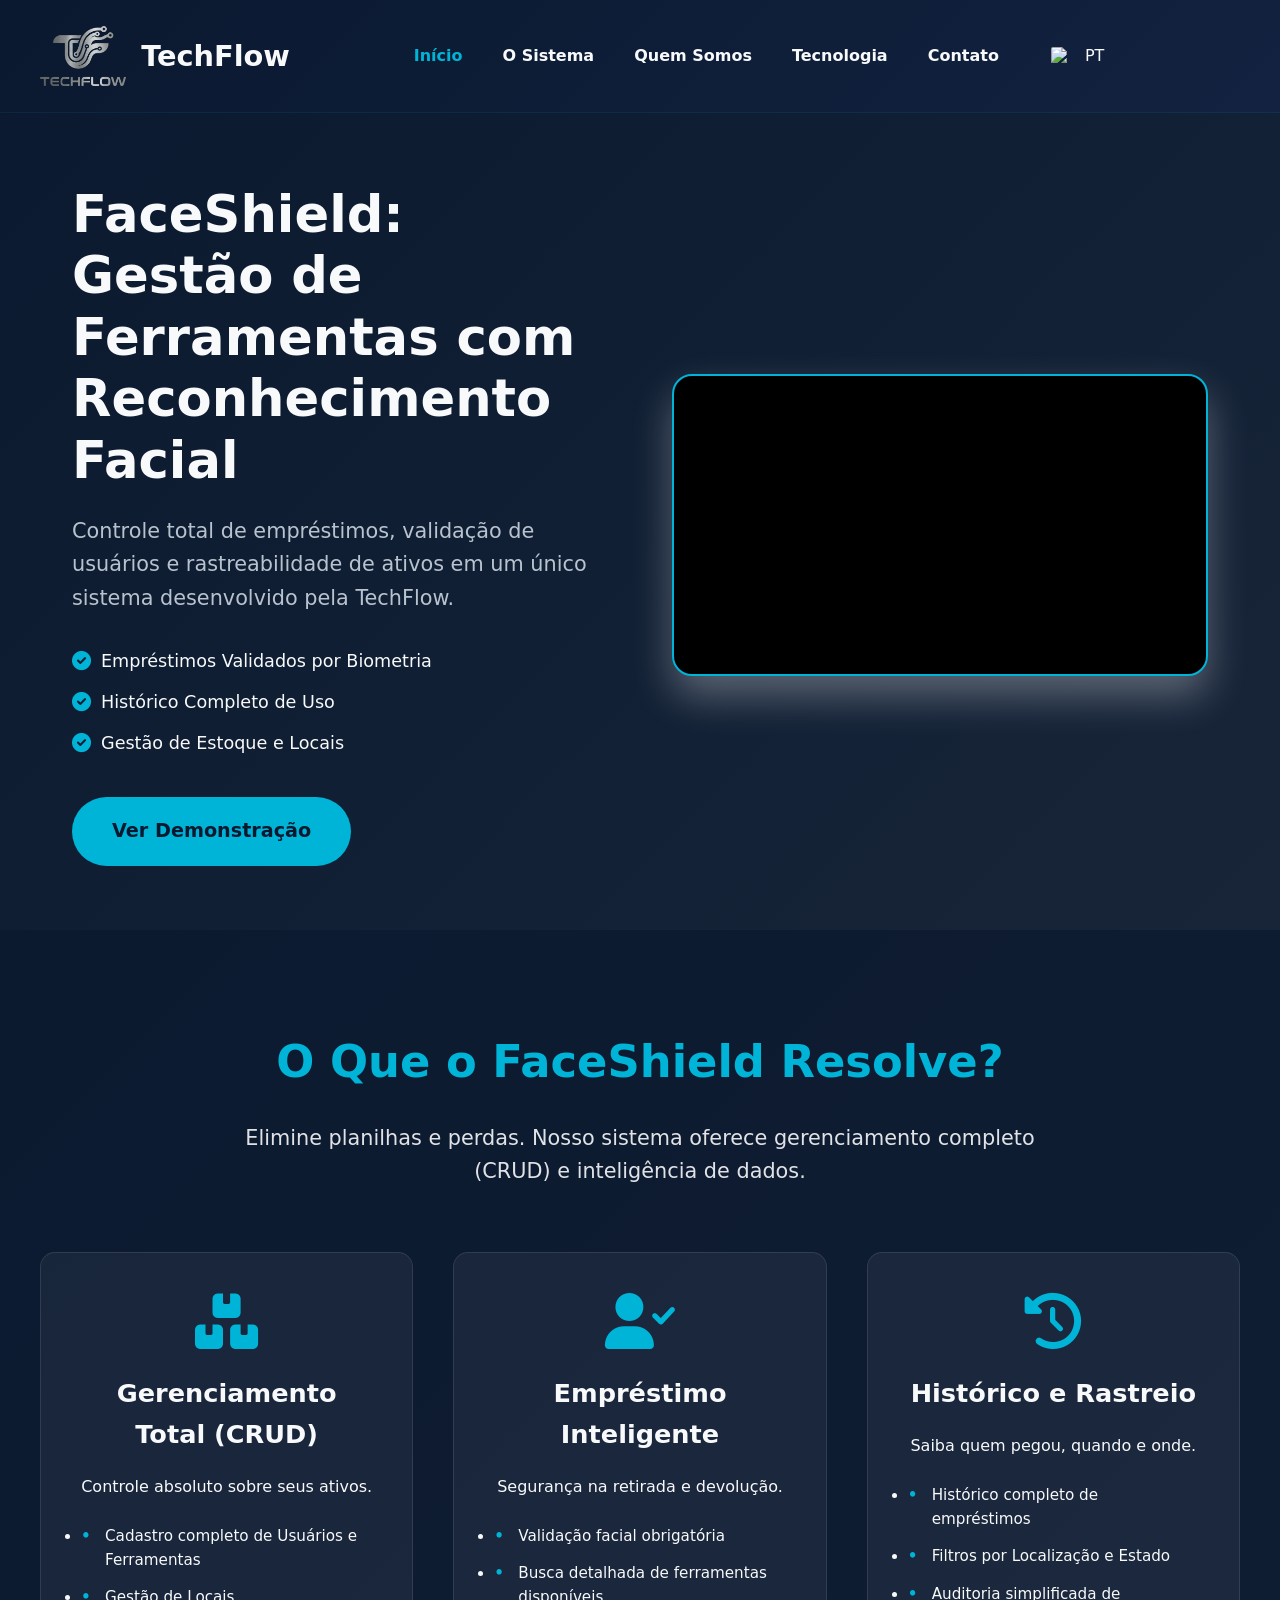
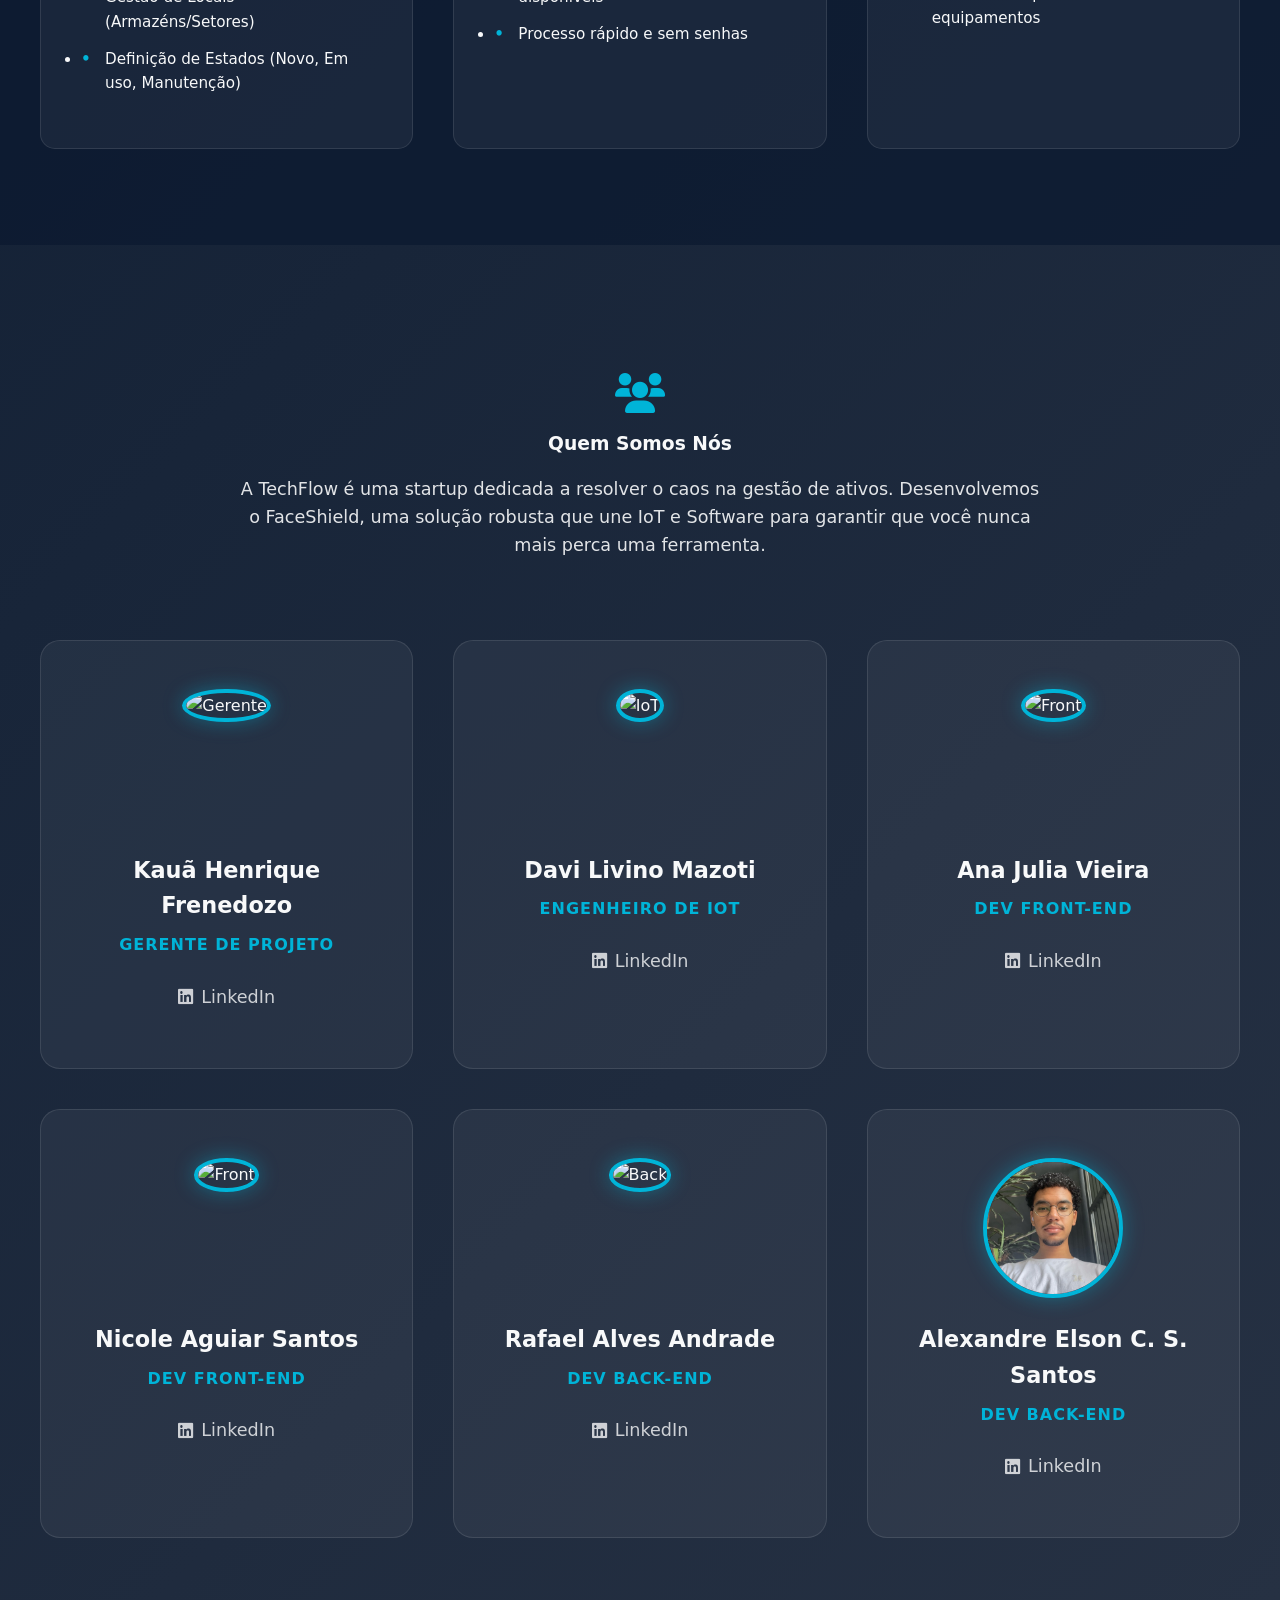
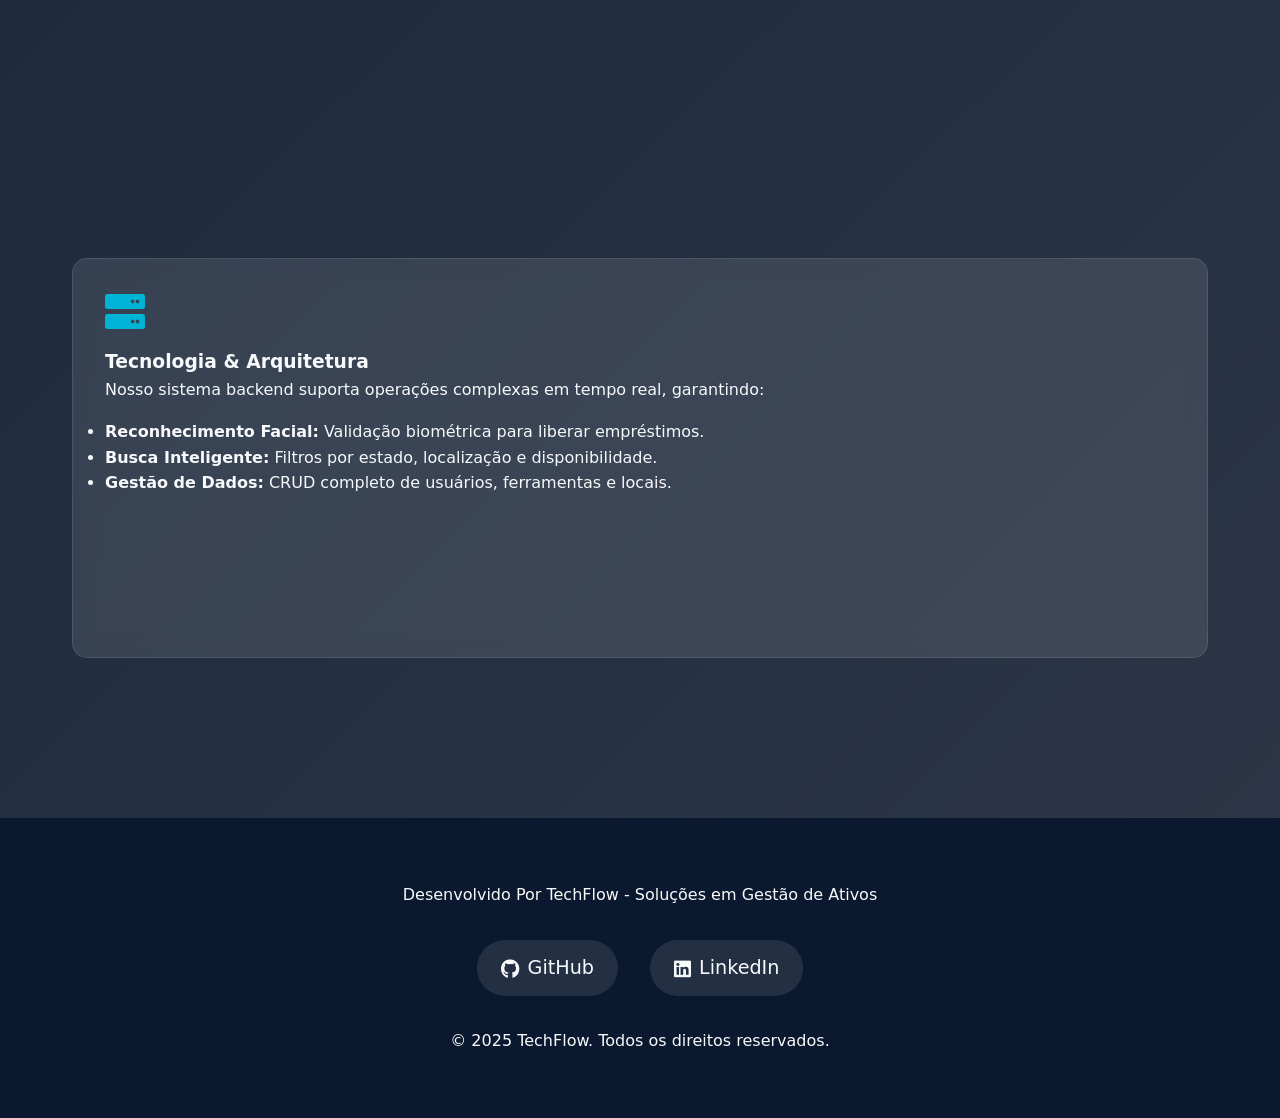
==== index.html @ 37a9c068 "UpdtFotos" ====
<!DOCTYPE html>
<html lang="pt-BR">
  <head>
    <meta charset="UTF-8" />
    <meta name="viewport" content="width=device-width, initial-scale=1.0" />
    <title>TechFlow - Soluções em Gestão de Ativos</title>
    <link
      rel="stylesheet"
      href="https://cdnjs.cloudflare.com/ajax/libs/font-awesome/6.0.0/css/all.min.css"
    />
    <link href="https://unpkg.com/aos@2.3.1/dist/aos.css" rel="stylesheet" />
    <link rel="stylesheet" href="./Style/Styles.css" />
    <script src="./Script/Scripts.js" defer></script>
    <link rel="icon" href="https://placehold.co/32x32?text=TF" />
  </head>
  <body>
    <header class="header">
      <nav class="nav-container">
        <a href="#" class="logo">
          <img
            src="./Assets/TechFlow-Logo.png"
            class="logo-img"
            alt="Logo TechFlow"
          />
          <span>TechFlow</span>
        </a>

        <button class="mobile-menu" aria-label="Menu">
          <i class="fas fa-bars"></i>
        </button>

        <ul class="nav-links">
          <li>
            <a href="#inicio" class="nav-link active" data-translate="menu.home"
              >Início</a
            >
          </li>
          <li>
            <a
              href="#funcionalidades"
              class="nav-link"
              data-translate="menu.features"
              >O Sistema</a
            >
          </li>
          <li>
            <a href="#sobre" class="nav-link" data-translate="menu.about"
              >Quem Somos</a
            >
          </li>
          <li>
            <a href="#tecnologia" class="nav-link" data-translate="menu.tech"
              >Tecnologia</a
            >
          </li>
          <li>
            <a href="#contato" class="nav-link" data-translate="menu.contact"
              >Contato</a
            >
          </li>
          <li class="language-selector" id="languageSelector">
            <img
              src="https://flagcdn.com/w40/br.png"
              id="flagIcon"
              class="flag-icon"
              alt="Português"
            />
            <span id="languageText" data-translate="language">PT</span>
          </li>
        </ul>

        <div class="nav-overlay"></div>
      </nav>
    </header>

    <section class="hero" id="inicio" data-aos="fade-up">
      <div class="hero-content">
        <div class="hero-text">
          <h1 data-translate="hero.title">
            FaceShield: Gestão de Ferramentas com Reconhecimento Facial
          </h1>
          <p data-translate="hero.subtitle">
            Controle total de empréstimos, validação de usuários e
            rastreabilidade de ativos em um único sistema desenvolvido pela
            TechFlow.
          </p>

          <ul class="hero-list">
            <li>
              <i class="fas fa-check-circle"></i>
              <span data-translate="hero.list1"
                >Empréstimos Validados por Biometria</span
              >
            </li>
            <li>
              <i class="fas fa-check-circle"></i>
              <span data-translate="hero.list2">Histórico Completo de Uso</span>
            </li>
            <li>
              <i class="fas fa-check-circle"></i>
              <span data-translate="hero.list3"
                >Gestão de Estoque e Locais</span
              >
            </li>
          </ul>

          <a
            href="https://github.com/FaceShield-SENAI-TCC"
            class="cta-button"
            data-translate="hero.button"
            >Ver Demonstração</a
          >
        </div>

        <div class="hero-visual">
          <div class="face-scan" data-aos="zoom-in-left">
            <iframe
              src="https://www.youtube.com/embed/O_xq88-_dBg?rel=0"
              title="YouTube video player"
              allow="accelerometer; autoplay; clipboard-write; encrypted-media; gyroscope; picture-in-picture"
              allowfullscreen
            ></iframe>
          </div>
        </div>
      </div>
    </section>

    <section class="benefits" id="funcionalidades">
      <div class="benefits-container">
        <div class="benefits-header" data-aos="fade-up">
          <h2 data-translate="features.title">O Que o FaceShield Resolve?</h2>
          <p data-translate="features.subtitle">
            Elimine planilhas e perdas. Nosso sistema oferece gerenciamento
            completo (CRUD) e inteligência de dados.
          </p>
        </div>

        <div class="benefits-grid">
          <div class="benefit-card" data-aos="fade-up" data-aos-delay="100">
            <i class="fas fa-boxes benefit-icon"></i>
            <h3 data-translate="features.card1.title">
              Gerenciamento Total (CRUD)
            </h3>
            <p data-translate="features.card1.desc">
              Controle absoluto sobre seus ativos.
            </p>
            <ul>
              <li data-translate="features.card1.item1">
                Cadastro completo de Usuários e Ferramentas
              </li>
              <li data-translate="features.card1.item2">
                Gestão de Locais (Armazéns/Setores)
              </li>
              <li data-translate="features.card1.item3">
                Definição de Estados (Novo, Em uso, Manutenção)
              </li>
            </ul>
          </div>

          <div class="benefit-card" data-aos="fade-up" data-aos-delay="200">
            <i class="fas fa-user-check benefit-icon"></i>
            <h3 data-translate="features.card2.title">
              Empréstimo Inteligente
            </h3>
            <p data-translate="features.card2.desc">
              Segurança na retirada e devolução.
            </p>
            <ul>
              <li data-translate="features.card2.item1">
                Validação facial obrigatória
              </li>
              <li data-translate="features.card2.item2">
                Busca detalhada de ferramentas disponíveis
              </li>
              <li data-translate="features.card2.item3">
                Processo rápido e sem senhas
              </li>
            </ul>
          </div>

          <div class="benefit-card" data-aos="fade-up" data-aos-delay="300">
            <i class="fas fa-history benefit-icon"></i>
            <h3 data-translate="features.card3.title">Histórico e Rastreio</h3>
            <p data-translate="features.card3.desc">
              Saiba quem pegou, quando e onde.
            </p>
            <ul>
              <li data-translate="features.card3.item1">
                Histórico completo de empréstimos
              </li>
              <li data-translate="features.card3.item2">
                Filtros por Localização e Estado
              </li>
              <li data-translate="features.card3.item3">
                Auditoria simplificada de equipamentos
              </li>
            </ul>
          </div>
        </div>
      </div>
    </section>

    <section class="content-section" id="sobre">
      <div class="about-container">
        <div class="about-header" data-aos="fade-up">
          <i class="fas fa-users icon-tech"></i>
          <h3 data-translate="about.title">Quem Somos Nós</h3>
          <p data-translate="about.text" class="about-intro">
            A TechFlow é uma startup dedicada a resolver o caos na gestão de
            ativos. Desenvolvemos o FaceShield, uma solução robusta que une IoT
            e Software para garantir que você nunca mais perca uma ferramenta.
          </p>
        </div>

        <div class="team-grid">
          <div class="team-card" data-aos="fade-up" data-aos-delay="100">
            <div class="img-wrapper">
              <img
                src="https://ui-avatars.com/api/?name=Kaua+Frenedozo&background=00B4D8&color=fff&size=128"
                alt="Gerente"
                class="team-img"
              />
            </div>
            <h4>Kauã Henrique Frenedozo</h4>
            <span class="role" data-translate="role.pm"
              >Gerente de Projeto</span
            >
            <a
              href="https://www.linkedin.com/in/kau%C3%A3-frenedozo-8641492b5/?originalSubdomain=br"
              target="_blank"
              class="team-social"
            >
              <i class="fab fa-linkedin"></i> LinkedIn
            </a>
          </div>

          <div class="team-card" data-aos="fade-up" data-aos-delay="150">
            <div class="img-wrapper">
              <img
                src="https://ui-avatars.com/api/?name=Davi+Mazoti&background=2D3748&color=fff&size=128"
                alt="IoT"
                class="team-img"
              />
            </div>
            <h4>Davi Livino Mazoti</h4>
            <span class="role" data-translate="role.iot"
              >Engenheiro de IoT</span
            >
            <a href="#" target="_blank" class="team-social">
              <i class="fab fa-linkedin"></i> LinkedIn
            </a>
          </div>

          <div class="team-card" data-aos="fade-up" data-aos-delay="200">
            <div class="img-wrapper">
              <img
                src="https://ui-avatars.com/api/?name=Ana+Julia&background=00B4D8&color=fff&size=128"
                alt="Front"
                class="team-img"
              />
            </div>
            <h4>Ana Julia Vieira</h4>
            <span class="role" data-translate="role.front">Dev Front-end</span>
            <a href="#" target="_blank" class="team-social">
              <i class="fab fa-linkedin"></i> LinkedIn
            </a>
          </div>

          <div class="team-card" data-aos="fade-up" data-aos-delay="250">
            <div class="img-wrapper">
              <img
                src="https://ui-avatars.com/api/?name=Nicole+Aguiar&background=00B4D8&color=fff&size=128"
                alt="Front"
                class="team-img"
              />
            </div>
            <h4>Nicole Aguiar Santos</h4>
            <span class="role" data-translate="role.front">Dev Front-end</span>
            <a href="#" target="_blank" class="team-social">
              <i class="fab fa-linkedin"></i> LinkedIn
            </a>
          </div>

          <div class="team-card" data-aos="fade-up" data-aos-delay="300">
            <div class="img-wrapper">
              <img
                src="https://ui-avatars.com/api/?name=Rafael+Andrade&background=2D3748&color=fff&size=128"
                alt="Back"
                class="team-img"
              />
            </div>
            <h4>Rafael Alves Andrade</h4>
            <span class="role" data-translate="role.back">Dev Back-end</span>
            <a href="#" target="_blank" class="team-social">
              <i class="fab fa-linkedin"></i> LinkedIn
            </a>
          </div>

          <div class="team-card" data-aos="fade-up" data-aos-delay="350">
            <div class="img-wrapper">
              <img
                src="./Assets/FotoXandaro.png"
                alt="Alexandre"
                class="team-img"
              />
            </div>
            <h4>Alexandre Elson C. S. Santos</h4>
            <span class="role" data-translate="role.back">Dev Back-end</span>
            <a href="#" target="_blank" class="team-social">
              <i class="fab fa-linkedin"></i> LinkedIn
            </a>
          </div>
        </div>
      </div>
    </section>

    <section class="content-section" id="tecnologia">
      <div class="grid-4">
        <div class="feature-card" data-aos="fade-up">
          <div>
            <i class="fas fa-server icon-tech"></i>
            <h3 data-translate="tech.title">Tecnologia & Arquitetura</h3>
            <p data-translate="tech.intro">
              Nosso sistema backend suporta operações complexas em tempo real,
              garantindo:
            </p>
            <ul style="text-align: left; margin: 1rem 0">
              <li>
                <b data-translate="tech.feature1.title"
                  >Reconhecimento Facial:</b
                >
                <span data-translate="tech.feature1.desc"
                  >Validação biométrica para liberar empréstimos.</span
                >
              </li>
              <li>
                <b data-translate="tech.feature2.title">Busca Inteligente:</b>
                <span data-translate="tech.feature2.desc"
                  >Filtros por estado, localização e disponibilidade.</span
                >
              </li>
              <li>
                <b data-translate="tech.feature3.title">Gestão de Dados:</b>
                <span data-translate="tech.feature3.desc"
                  >CRUD completo de usuários, ferramentas e locais.</span
                >
              </li>
            </ul>
          </div>
        </div>
      </div>
    </section>

    <footer id="contato">
      <div class="footer-content">
        <p data-translate="footer.developed">
          Desenvolvido Por TechFlow - Soluções em Gestão de Ativos
        </p>

        <div class="social-links">
          <a href="https://github.com/FaceShield-SENAI-TCC" class="social-link">
            <i class="fab fa-github"></i>
            <span data-translate="footer.github">GitHub</span>
          </a>
          <a
            href="https://www.linkedin.com/in/kau%C3%A3-frenedozo-8641492b5/"
            class="social-link"
          >
            <i class="fab fa-linkedin"></i>
            <span data-translate="footer.email">LinkedIn</span>
          </a>
        </div>

        <p>
          © 2025 TechFlow.
          <span data-translate="footer.rights"
            >Todos os direitos reservados.</span
          >
        </p>
      </div>
    </footer>

    <script src="https://unpkg.com/aos@2.3.1/dist/aos.js"></script>
  </body>
</html>
---- Style/Styles.css ----
:root {
  --azul-profundo: #0a192f;
  --ciano-tech: #00b4d8;
  --branco-neve: #f8f9fa;
  --cinza-espacial: #2d3748;
  --gradiente-tech: linear-gradient(
    135deg,
    var(--azul-profundo) 0%,
    var(--cinza-espacial) 100%
  );
  --gradiente-header: linear-gradient(
    135deg,
    var(--azul-profundo) 0%,
    #122240 100%
  );
}

* {
  margin: 0;
  padding: 0;
  box-sizing: border-box;
  font-family: "Segoe UI", system-ui, sans-serif;
}

.header {
  background: var(--gradiente-header);
  backdrop-filter: blur(15px);
  padding: 1rem 2rem;
  position: fixed;
  width: 100%;
  top: 0;
  z-index: 1000;
  border-bottom: 1px solid rgba(0, 180, 216, 0.1);
  transition: all 0.3s ease;
}

.header.scrolled {
  padding: 0.8rem 2rem;
  box-shadow: 0 4px 20px rgba(0, 0, 0, 0.1);
}

.nav-container {
  max-width: 1200px;
  margin: 0 auto;
  display: flex;
  justify-content: space-between;
  align-items: center;
}

.logo {
  color: var(--branco-neve);
  font-size: 1.8rem;
  font-weight: 700;
  text-decoration: none;
  display: flex;
  align-items: center;
  gap: 15px;
  padding: 10px 0;
}

.logo-img {
  height: 60px;
  width: auto;
  border-radius: 4px;
  transition: transform 0.3s ease;
}

.logo:hover .logo-img {
  transform: scale(1.05);
}

.nav-links {
  display: flex;
  gap: 2.5rem;
  list-style: none;
  margin: 0;
  padding: 0;
  align-items: center;
}

.nav-link {
  color: var(--branco-neve);
  text-decoration: none;
  font-weight: 600;
  position: relative;
  padding: 0.5rem 0;
  transition: all 0.3s ease;
}

.nav-link::after {
  content: "";
  position: absolute;
  width: 0;
  height: 2px;
  background: var(--ciano-tech);
  bottom: 0;
  left: 50%;
  transform: translateX(-50%);
  transition: width 0.3s ease;
}

.nav-link:hover::after {
  width: 100%;
}

.nav-link.active {
  color: var(--ciano-tech);
}

.mobile-menu {
  display: none;
  background: none;
  border: none;
  color: var(--branco-neve);
  font-size: 1.5rem;
  cursor: pointer;
  padding: 0.5rem;
}

body {
  background: var(--gradiente-tech);
  color: var(--branco-neve);
  line-height: 1.6;
  overflow-x: hidden;
}

.hero {
  min-height: 100vh;
  padding-top: 120px;
  position: relative;
  overflow: hidden;
  display: flex;
  align-items: center;
}

.hero-content {
  max-width: 1200px;
  margin: 0 auto;
  padding: 4rem 2rem;
  display: grid;
  grid-template-columns: 1fr 1fr;
  align-items: center;
  gap: 4rem;
}

.hero-text h1 {
  font-size: 3.2rem;
  margin-bottom: 1.5rem;
  line-height: 1.2;
  color: var(--branco-neve);
}

.hero-text p {
  font-size: 1.3rem;
  margin-bottom: 2rem;
  opacity: 0.9;
  color: #cbd5e0;
}

.hero-list {
  list-style: none;
  margin-bottom: 2.5rem;
}

.hero-list li {
  font-size: 1.1rem;
  margin-bottom: 0.8rem;
  display: flex;
  align-items: center;
  gap: 10px;
}

.hero-list i {
  color: var(--ciano-tech);
  font-size: 1.2rem;
}

.cta-button {
  background: var(--ciano-tech);
  color: var(--azul-profundo);
  padding: 1.2rem 2.5rem;
  border-radius: 50px;
  text-decoration: none;
  font-weight: 700;
  font-size: 1.2rem;
  transition: transform 0.3s, box-shadow 0.3s;
  display: inline-block;
  text-align: center;
}

.cta-button:hover {
  transform: translateY(-5px);
  box-shadow: 0 10px 25px rgba(0, 180, 216, 0.5);
}

.hero-visual {
  position: relative;
  perspective: 1000px;
}

.face-scan {
  width: 100%;
  aspect-ratio: 16 / 9;
  background: #000;
  border-radius: 20px;
  transform: rotateY(20deg);
  box-shadow: 0 20px 40px rgba(255, 255, 255, 0.3);
  border: 2px solid var(--ciano-tech);
  overflow: hidden;
}

.face-scan iframe {
  width: 100%;
  height: 100%;
  border: none;
}

.benefits {
  padding: 6rem 2rem;
  background: rgba(10, 25, 47, 0.7);
}

.benefits-container {
  max-width: 1200px;
  margin: 0 auto;
}

.benefits-header {
  text-align: center;
  margin-bottom: 4rem;
}

.benefits-header h2 {
  font-size: 2.8rem;
  margin-bottom: 1.5rem;
  color: var(--ciano-tech);
}

.benefits-header p {
  font-size: 1.3rem;
  max-width: 800px;
  margin: 0 auto;
  opacity: 0.9;
}

.benefits-grid {
  display: grid;
  grid-template-columns: repeat(auto-fit, minmax(300px, 1fr));
  gap: 2.5rem;
}

.benefit-card {
  background: rgba(255, 255, 255, 0.05);
  border-radius: 15px;
  padding: 2.5rem;
  text-align: center;
  transition: all 0.3s ease;
  border: 1px solid rgba(255, 255, 255, 0.1);
}

.benefit-card:hover {
  transform: translateY(-10px);
  background: rgba(255, 255, 255, 0.1);
  box-shadow: 0 15px 30px rgba(0, 0, 0, 0.2);
}

.benefit-icon {
  font-size: 3.5rem;
  color: var(--ciano-tech);
  margin-bottom: 1.5rem;
}

.benefit-card h3 {
  font-size: 1.6rem;
  margin-bottom: 1.2rem;
}

.benefit-card ul {
  text-align: left;
  margin-top: 1.5rem;
}

.benefit-card li {
  margin-bottom: 0.8rem;
  padding-left: 1.5rem;
  position: relative;
  font-size: 0.95rem;
}

.benefit-card li:before {
  content: "•";
  color: var(--ciano-tech);
  font-weight: bold;
  position: absolute;
  left: 0;
}

.content-section {
  padding: 8rem 2rem;
  scroll-margin-top: 100px;
}

.grid-4 {
  max-width: 1200px;
  margin: 0 auto;
  display: grid;
  grid-template-columns: repeat(auto-fit, minmax(300px, 1fr));
  gap: 3rem;
  padding: 2rem;
}

.feature-card {
  padding: 2rem;
  border-radius: 15px;
  background: rgba(255, 255, 255, 0.1);
  backdrop-filter: blur(10px);
  border: 1px solid rgba(255, 255, 255, 0.1);
  transition: all 0.3s ease;
  min-height: 400px;
  display: flex;
  flex-direction: column;
  justify-content: space-between;
}

.feature-card:hover {
  transform: translateY(-10px);
  background: rgba(255, 255, 255, 0.15);
}

.icon-tech {
  font-size: 2.5rem;
  color: var(--ciano-tech);
  margin-bottom: 1rem;
}

.about-container {
  max-width: 1200px;
  margin: 0 auto;
  text-align: center;
}

.about-header {
  margin-bottom: 3rem;
}

.about-intro {
  max-width: 800px;
  margin: 1rem auto;
  font-size: 1.1rem;
  color: var(--branco-neve);
  opacity: 0.9;
}

.team-grid {
  display: grid;
  grid-template-columns: repeat(3, 1fr);
  gap: 2.5rem;
  padding: 2rem 0;
  justify-content: center;
}

.team-card {
  background: rgba(255, 255, 255, 0.05);
  padding: 3rem 2rem;
  border-radius: 20px;
  border: 1px solid rgba(255, 255, 255, 0.1);
  transition: transform 0.3s ease, box-shadow 0.3s ease;
  display: flex;
  flex-direction: column;
  align-items: center;
  min-height: 350px;
}

.team-card:hover {
  transform: translateY(-8px);
  background: rgba(255, 255, 255, 0.1);
  box-shadow: 0 15px 30px rgba(0, 0, 0, 0.3);
  border-color: var(--ciano-tech);
}

.img-wrapper {
  width: 140px;
  height: 140px;
  margin-bottom: 1.5rem;
  position: relative;
}

.team-img {
  width: 100%;
  height: 100%;
  border-radius: 50%;
  object-fit: cover;
  border: 4px solid var(--ciano-tech);
  box-shadow: 0 0 20px rgba(0, 180, 216, 0.4);
}

.team-card h4 {
  color: var(--branco-neve);
  font-size: 1.4rem;
  margin-bottom: 0.5rem;
  font-weight: 700;
}

.team-card .role {
  color: var(--ciano-tech);
  font-size: 1rem;
  font-weight: 600;
  text-transform: uppercase;
  letter-spacing: 1px;
}

.team-social {
  margin-top: 1rem;
  color: var(--branco-neve);
  font-size: 1.1rem;
  text-decoration: none;
  display: flex;
  align-items: center;
  gap: 0.5rem;
  transition: all 0.3s ease;
  opacity: 0.8;
  padding: 0.5rem 1rem;
  border-radius: 20px;
  border: 1px solid transparent;
}

.team-social:hover {
  color: var(--ciano-tech);
  opacity: 1;
  background: rgba(0, 180, 216, 0.1);
  border-color: rgba(0, 180, 216, 0.3);
  transform: translateY(-2px);
}

footer {
  background: var(--azul-profundo);
  padding: 4rem 2rem;
  text-align: center;
}

.footer-content {
  max-width: 1000px;
  margin: 0 auto;
}

.social-links {
  display: flex;
  justify-content: center;
  gap: 2rem;
  margin: 2rem 0;
}

.social-link {
  display: flex;
  align-items: center;
  gap: 0.5rem;
  color: var(--branco-neve);
  text-decoration: none;
  font-size: 1.2rem;
  padding: 0.8rem 1.5rem;
  border-radius: 50px;
  background: rgba(255, 255, 255, 0.1);
  transition: all 0.3s ease;
}

.social-link:hover {
  background: var(--ciano-tech);
  color: var(--azul-profundo);
  transform: translateY(-3px);
}

.language-selector {
  display: flex;
  align-items: center;
  gap: 10px;
  cursor: pointer;
  padding: 8px 12px;
  border-radius: 8px;
  transition: background 0.3s ease;
}

.language-selector:hover {
  background: rgba(255, 255, 255, 0.1);
}

.flag-icon {
  width: 24px;
  height: 18px;
  border-radius: 2px;
  transition: transform 0.3s ease;
}

.language-selector:hover .flag-icon {
  transform: scale(1.1);
}

@media (max-width: 1024px) {
  .team-grid {
    grid-template-columns: repeat(2, 1fr);
  }
}

@media (max-width: 768px) {
  .header {
    padding: 0.8rem 1.5rem;
    position: sticky;
  }

  .logo-img {
    height: 50px;
  }

  .team-grid {
    grid-template-columns: 1fr;
  }

  .mobile-menu {
    display: flex;
    align-items: center;
    justify-content: center;
    width: 44px;
    height: 44px;
    background: rgba(0, 180, 216, 0.1);
    border-radius: 8px;
    z-index: 1001;
    transition: all 0.3s ease;
  }

  .mobile-menu:hover {
    background: rgba(0, 180, 216, 0.2);
  }

  .nav-links {
    position: fixed;
    top: 0;
    left: -100%;
    width: 280px;
    height: 100vh;
    background: var(--azul-profundo);
    flex-direction: column;
    padding: 100px 1.5rem 1.5rem;
    margin: 0;
    transition: all 0.4s ease;
    z-index: 1000;
    box-shadow: 5px 0 15px rgba(0, 0, 0, 0.2);
  }

  .nav-links.active {
    left: 0;
  }

  .nav-link {
    padding: 1rem;
    margin: 0.5rem 0;
    border-radius: 6px;
    display: block;
    transition: all 0.3s ease;
  }

  .nav-link:hover,
  .nav-link.active {
    background: rgba(0, 180, 216, 0.1);
  }

  .nav-overlay {
    position: fixed;
    top: 0;
    left: 0;
    width: 100%;
    height: 100%;
    background: rgba(0, 0, 0, 0.5);
    backdrop-filter: blur(3px);
    z-index: 999;
    opacity: 0;
    pointer-events: none;
    transition: opacity 0.3s ease;
  }

  .nav-links.active + .nav-overlay {
    opacity: 1;
    pointer-events: all;
  }

  .hero-content {
    grid-template-columns: 1fr;
    text-align: center;
    gap: 2rem;
  }

  .hero-text h1 {
    font-size: 2.2rem;
  }

  .hero-text p {
    font-size: 1.1rem;
  }

  .hero-list li {
    justify-content: center;
  }

  .face-scan {
    aspect-ratio: 16 / 9;
    height: auto;
    transform: none;
  }

  .social-links {
    flex-direction: column;
    align-items: center;
  }
}
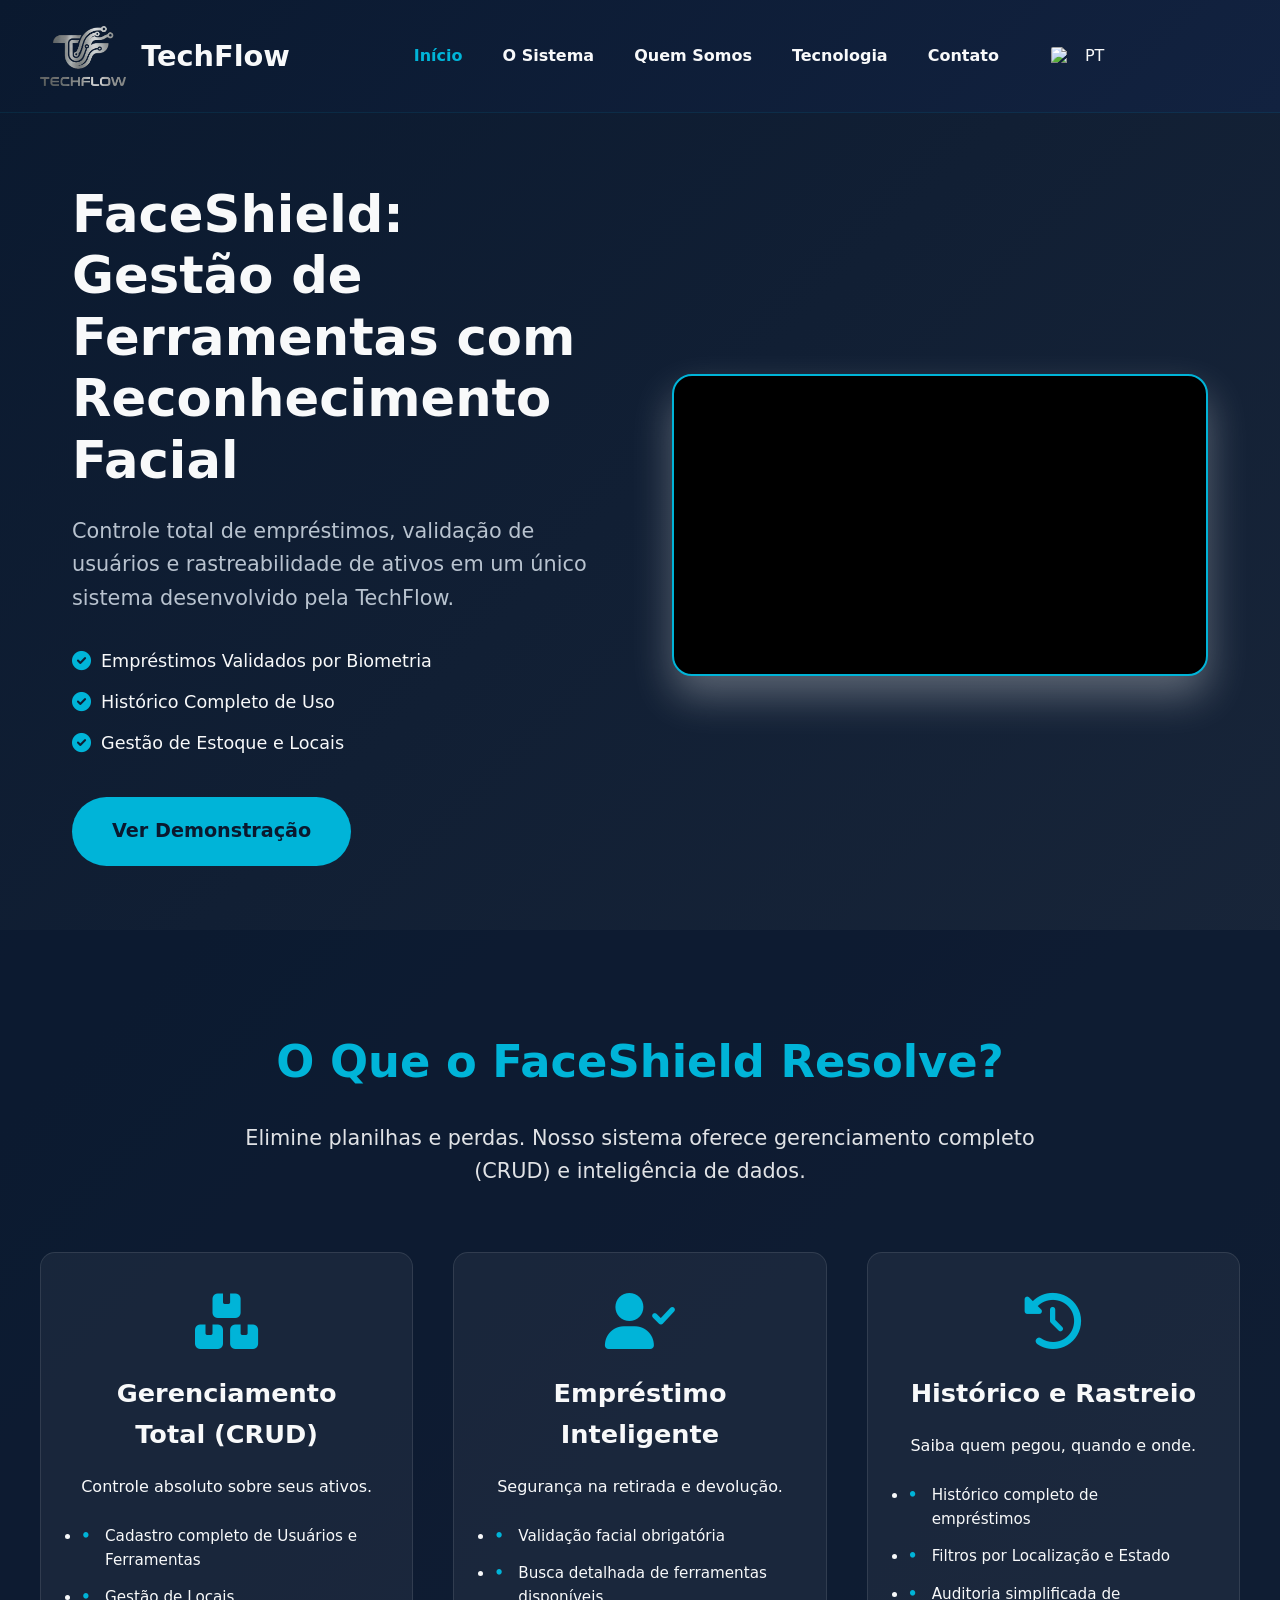
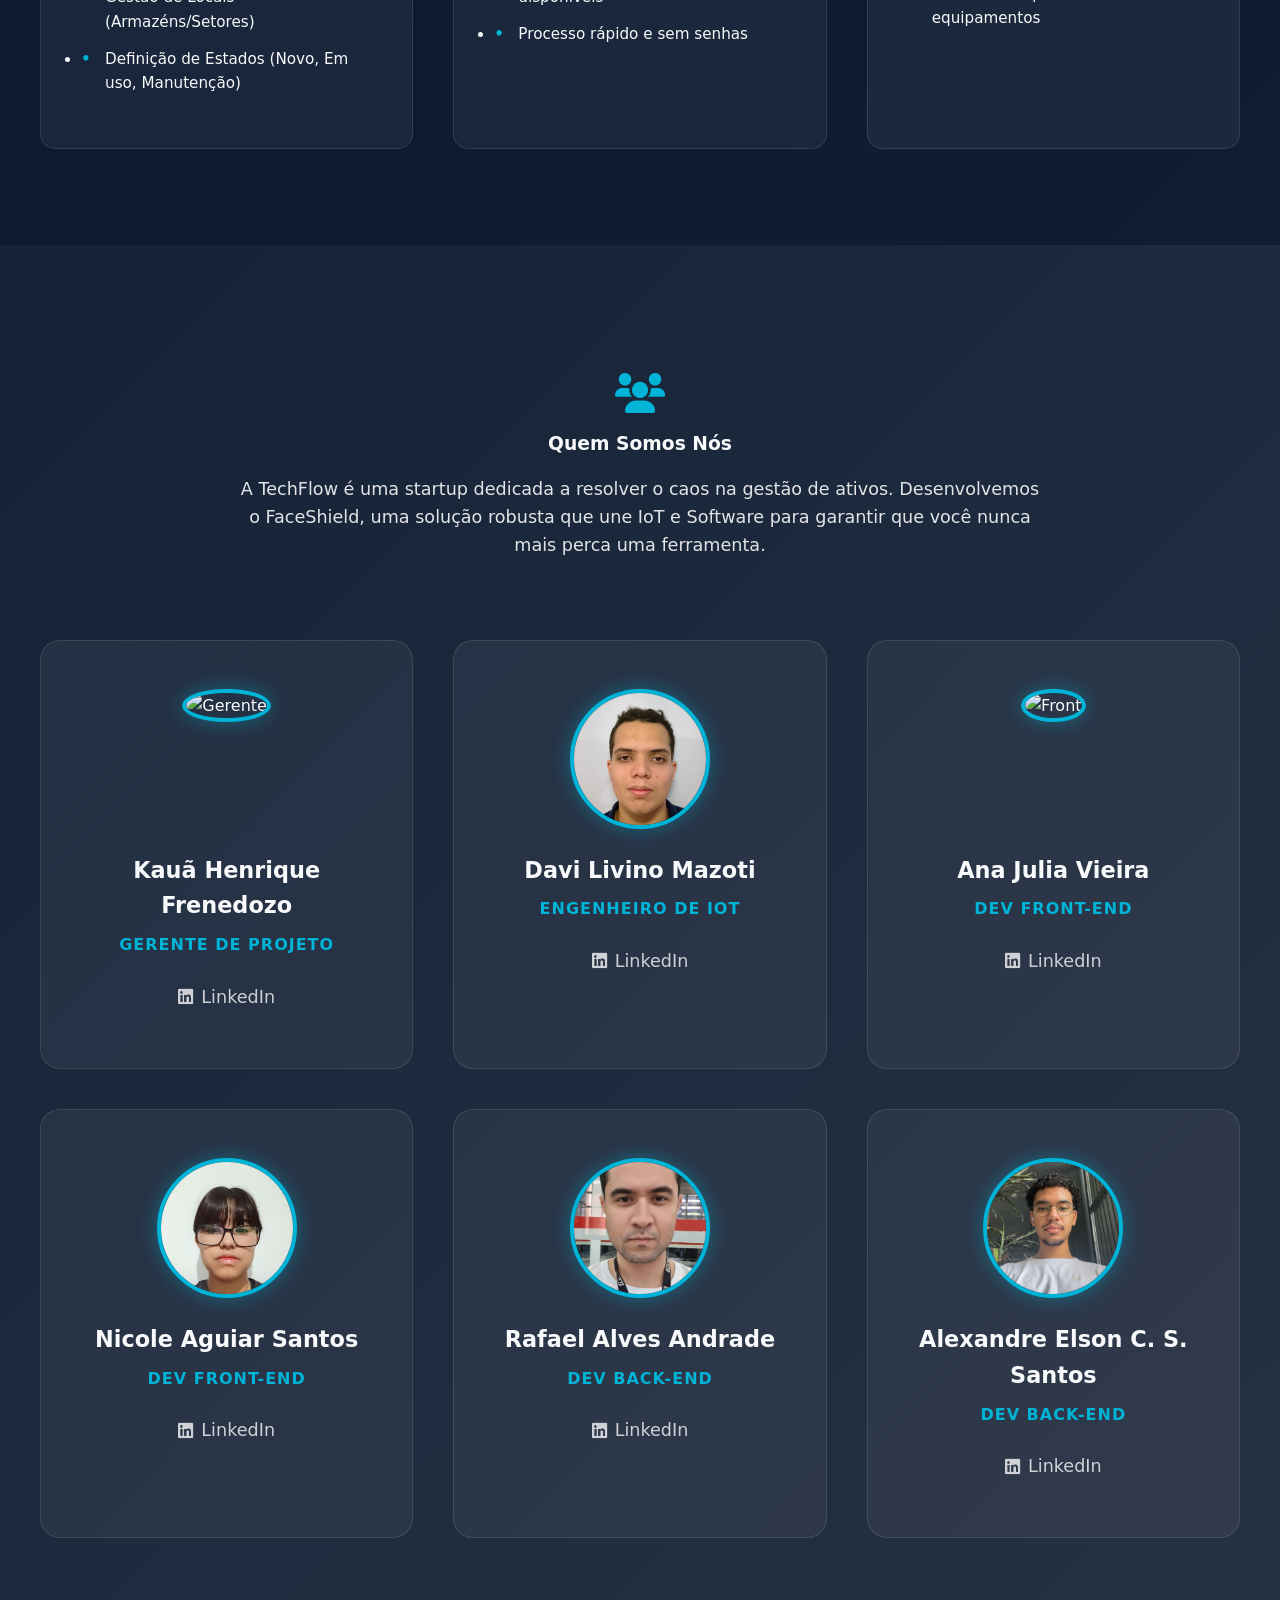
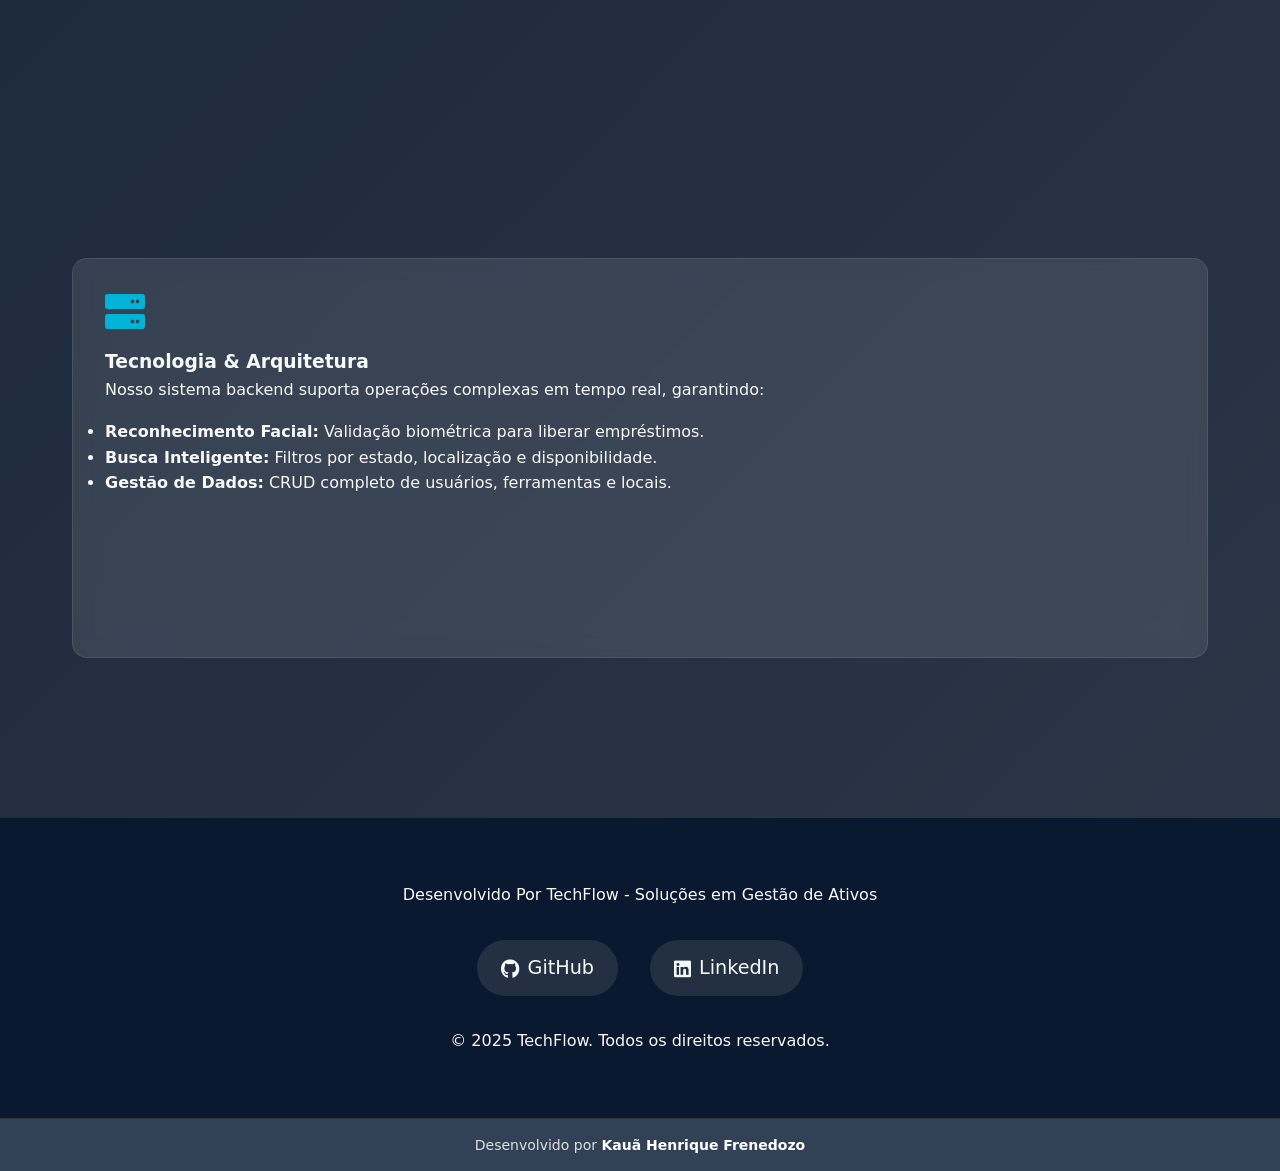
==== commit a85308be: "AddPictures" ====
--- a/index.html
+++ b/index.html
@@ -236,11 +236,7 @@
 
           <div class="team-card" data-aos="fade-up" data-aos-delay="150">
             <div class="img-wrapper">
-              <img
-                src="https://ui-avatars.com/api/?name=Davi+Mazoti&background=2D3748&color=fff&size=128"
-                alt="IoT"
-                class="team-img"
-              />
+              <img src="./Assets/Davi.jpg" alt="IoT" class="team-img" />
             </div>
             <h4>Davi Livino Mazoti</h4>
             <span class="role" data-translate="role.iot"
@@ -268,11 +264,7 @@
 
           <div class="team-card" data-aos="fade-up" data-aos-delay="250">
             <div class="img-wrapper">
-              <img
-                src="https://ui-avatars.com/api/?name=Nicole+Aguiar&background=00B4D8&color=fff&size=128"
-                alt="Front"
-                class="team-img"
-              />
+              <img src="./Assets/Nicole.jpg" alt="Front" class="team-img" />
             </div>
             <h4>Nicole Aguiar Santos</h4>
             <span class="role" data-translate="role.front">Dev Front-end</span>
@@ -283,15 +275,15 @@
 
           <div class="team-card" data-aos="fade-up" data-aos-delay="300">
             <div class="img-wrapper">
-              <img
-                src="https://ui-avatars.com/api/?name=Rafael+Andrade&background=2D3748&color=fff&size=128"
-                alt="Back"
-                class="team-img"
-              />
+              <img src="./Assets/Rafael.jpg" alt="Back" class="team-img" />
             </div>
             <h4>Rafael Alves Andrade</h4>
             <span class="role" data-translate="role.back">Dev Back-end</span>
-            <a href="#" target="_blank" class="team-social">
+            <a
+              href="https://br.linkedin.com/in/rafael-alves-andrade-b9a989150"
+              target="_blank"
+              class="team-social"
+            >
               <i class="fab fa-linkedin"></i> LinkedIn
             </a>
           </div>
@@ -306,7 +298,11 @@
             </div>
             <h4>Alexandre Elson C. S. Santos</h4>
             <span class="role" data-translate="role.back">Dev Back-end</span>
-            <a href="#" target="_blank" class="team-social">
+            <a
+              href="https://www.linkedin.com/in/alexandre-santana-santos/"
+              target="_blank"
+              class="team-social"
+            >
               <i class="fab fa-linkedin"></i> LinkedIn
             </a>
           </div>
@@ -379,6 +375,10 @@
         </p>
       </div>
     </footer>
+    <div class="dev-credits">
+      <p data-translate="footer.credits">
+        Desenvolvido por <strong>Kauã Henrique Frenedozo</strong></p>
+    </div>
 
     <script src="https://unpkg.com/aos@2.3.1/dist/aos.js"></script>
   </body>
--- a/Style/Styles.css
+++ b/Style/Styles.css
@@ -610,3 +610,21 @@
     align-items: center;
   }
 }
+.dev-credits {
+  width: 100%;
+  background-color: #334157;
+  color: #e0e0e0;
+  text-align: center;
+  padding: 15px 0;
+  font-family: sans-serif;
+  font-size: 14px;
+  border-top: 1px solid #333;
+  position: relative;
+  bottom: 0;
+  z-index: 100;
+}
+
+.dev-credits strong {
+  color: #fff;
+  font-weight: 600;
+}
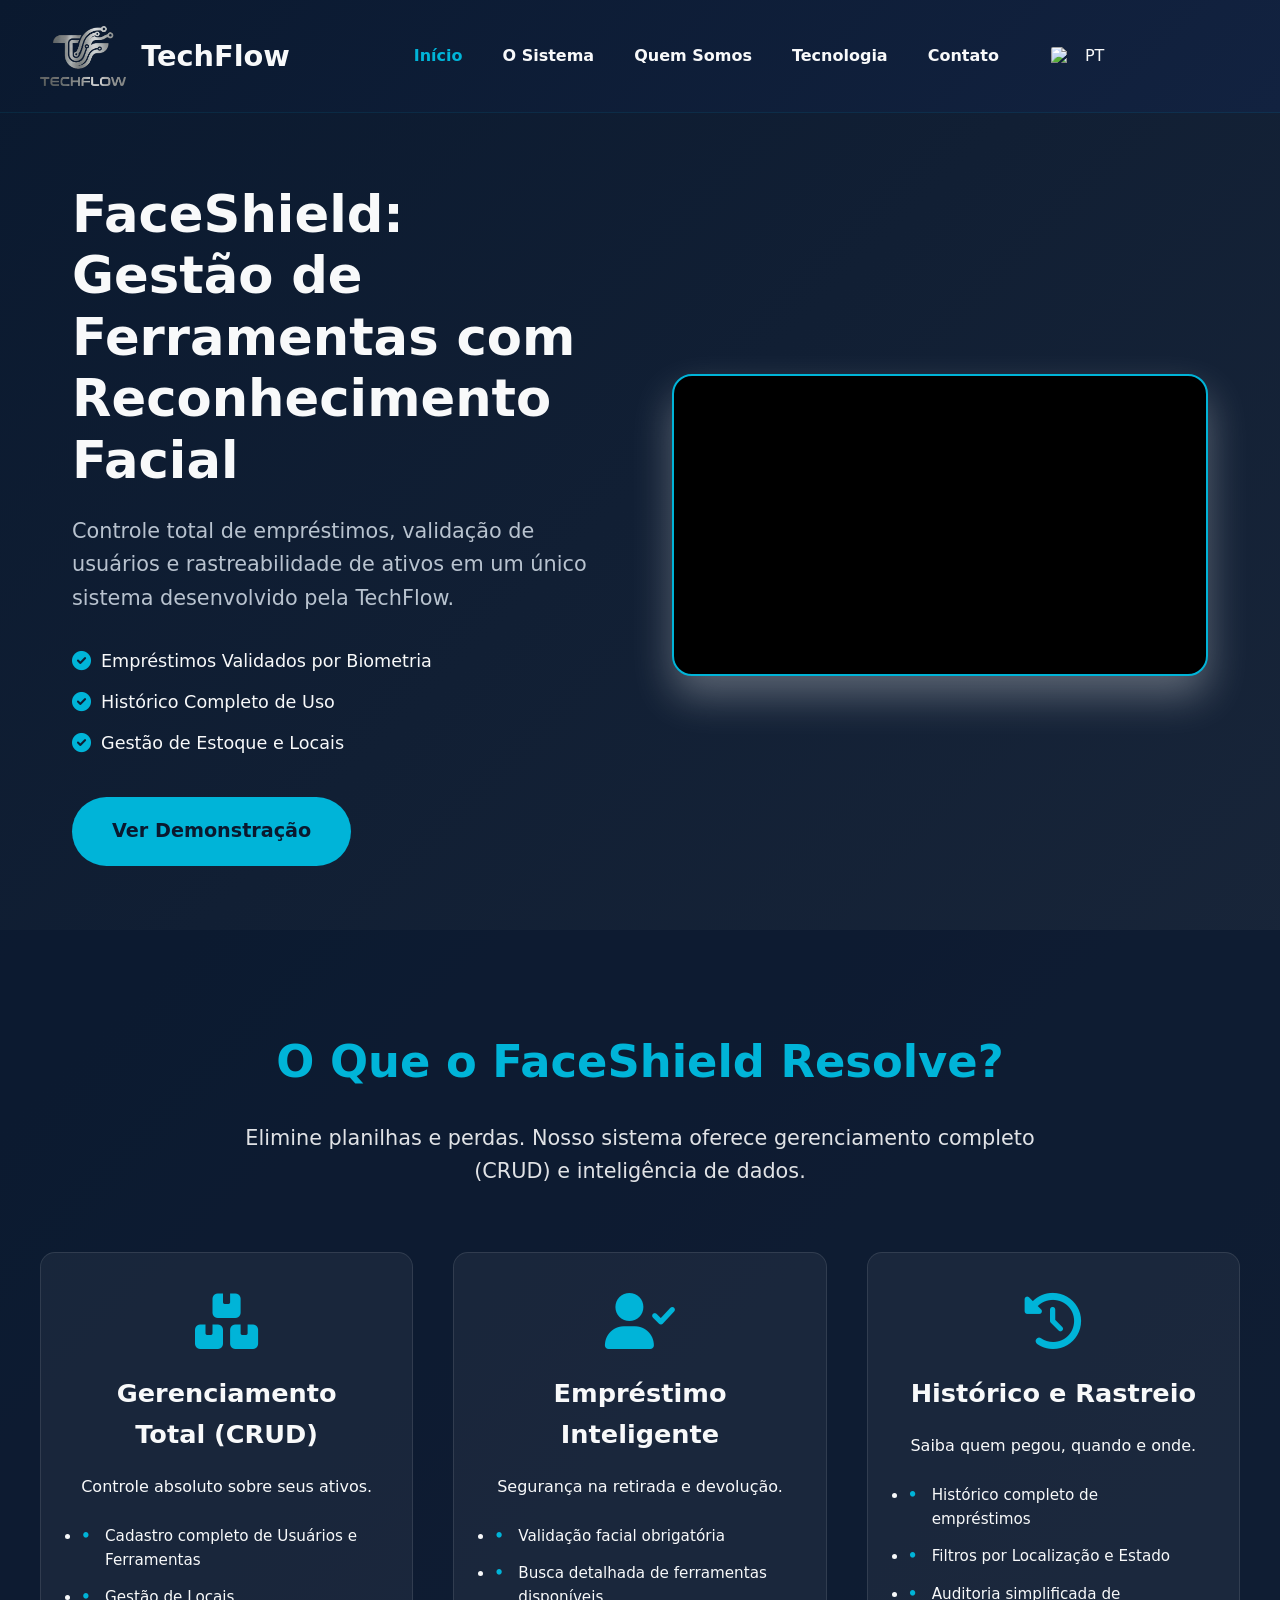
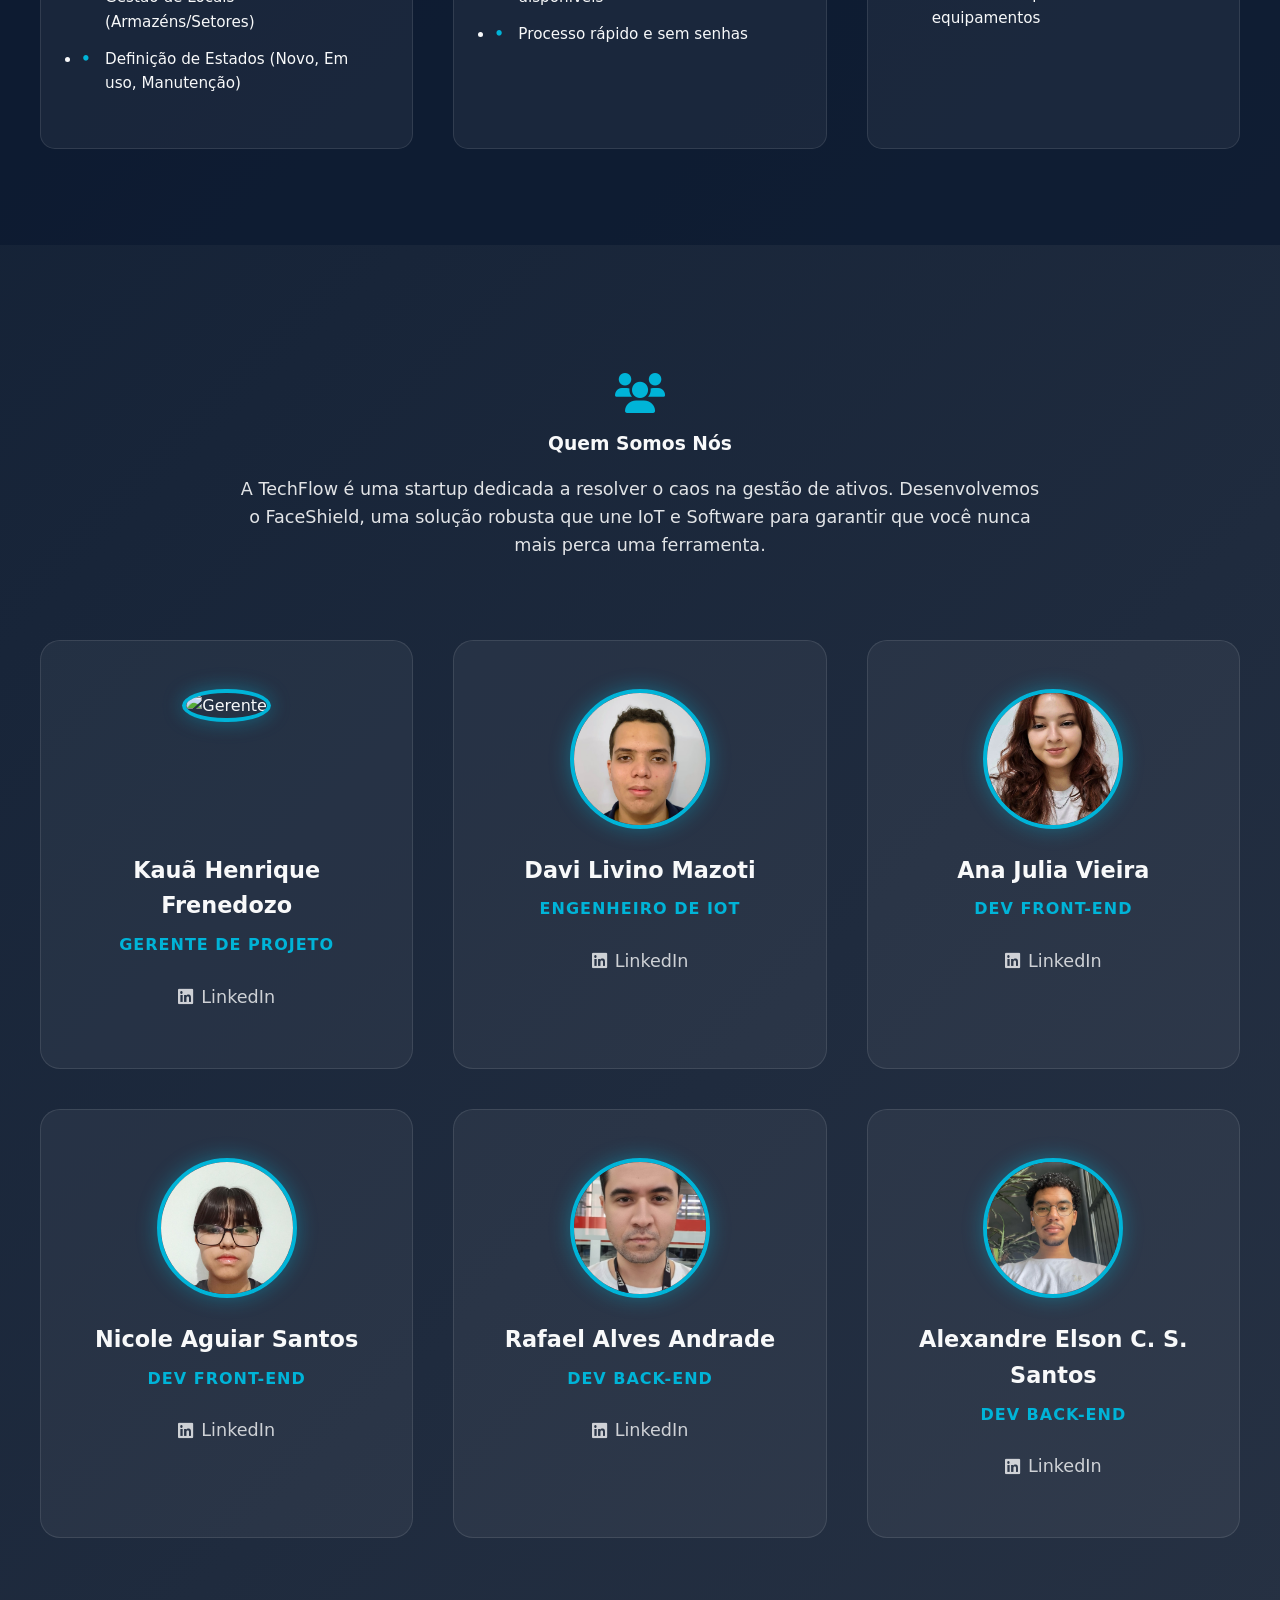
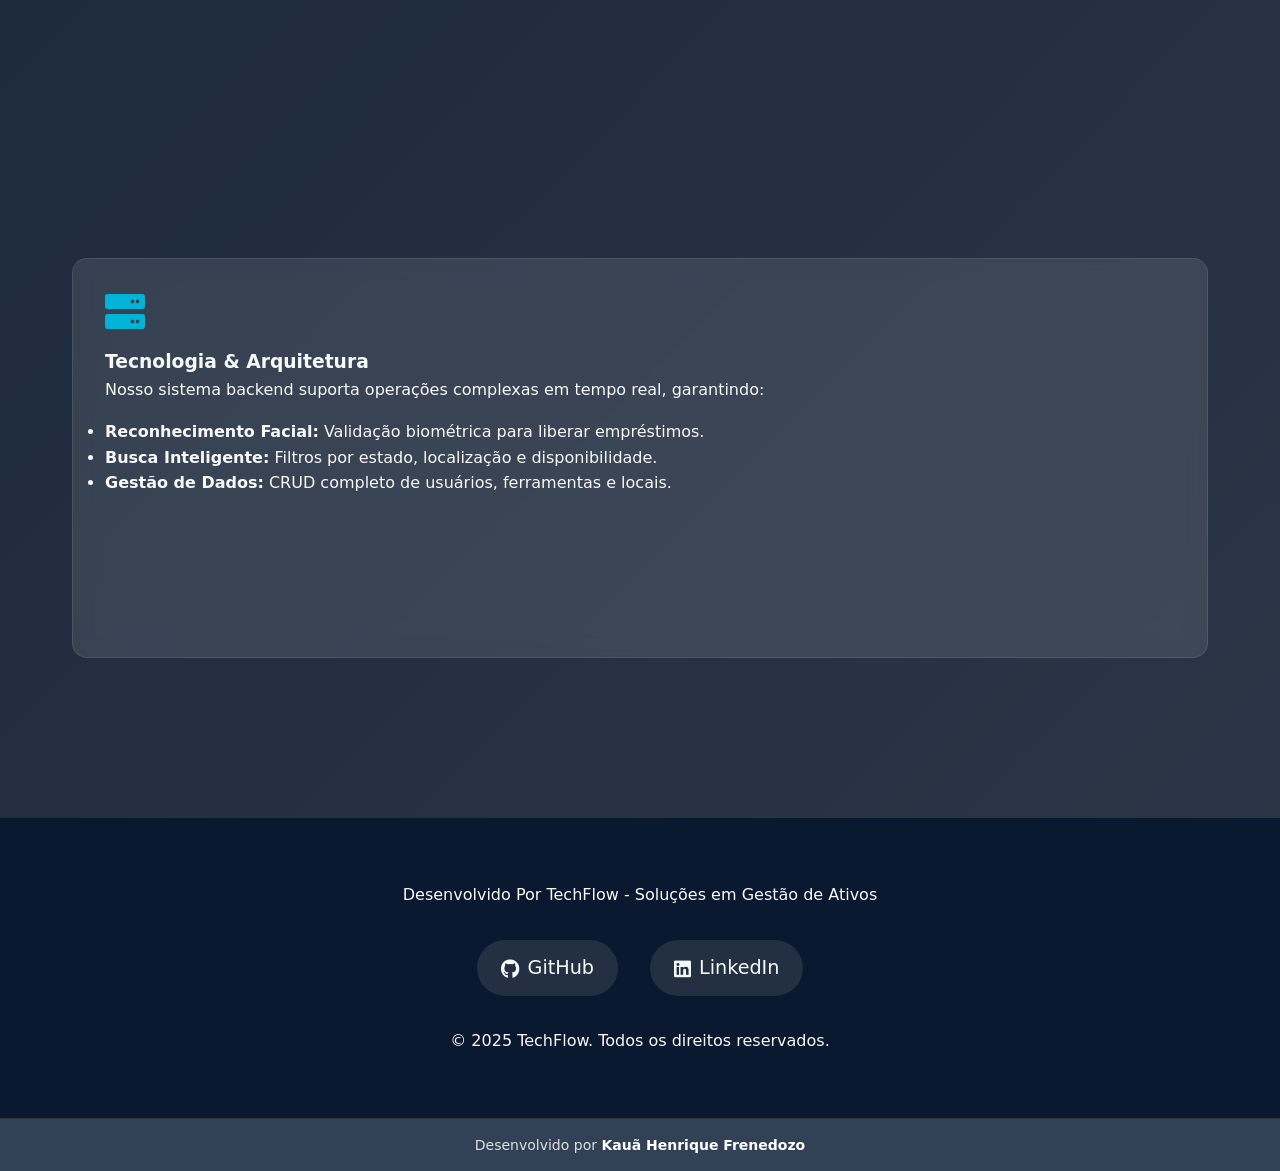
==== commit cca26c28: "UpdtPic" ====
--- a/index.html
+++ b/index.html
@@ -250,7 +250,7 @@
           <div class="team-card" data-aos="fade-up" data-aos-delay="200">
             <div class="img-wrapper">
               <img
-                src="https://ui-avatars.com/api/?name=Ana+Julia&background=00B4D8&color=fff&size=128"
+                src="./Assets/ana.JPG"
                 alt="Front"
                 class="team-img"
               />
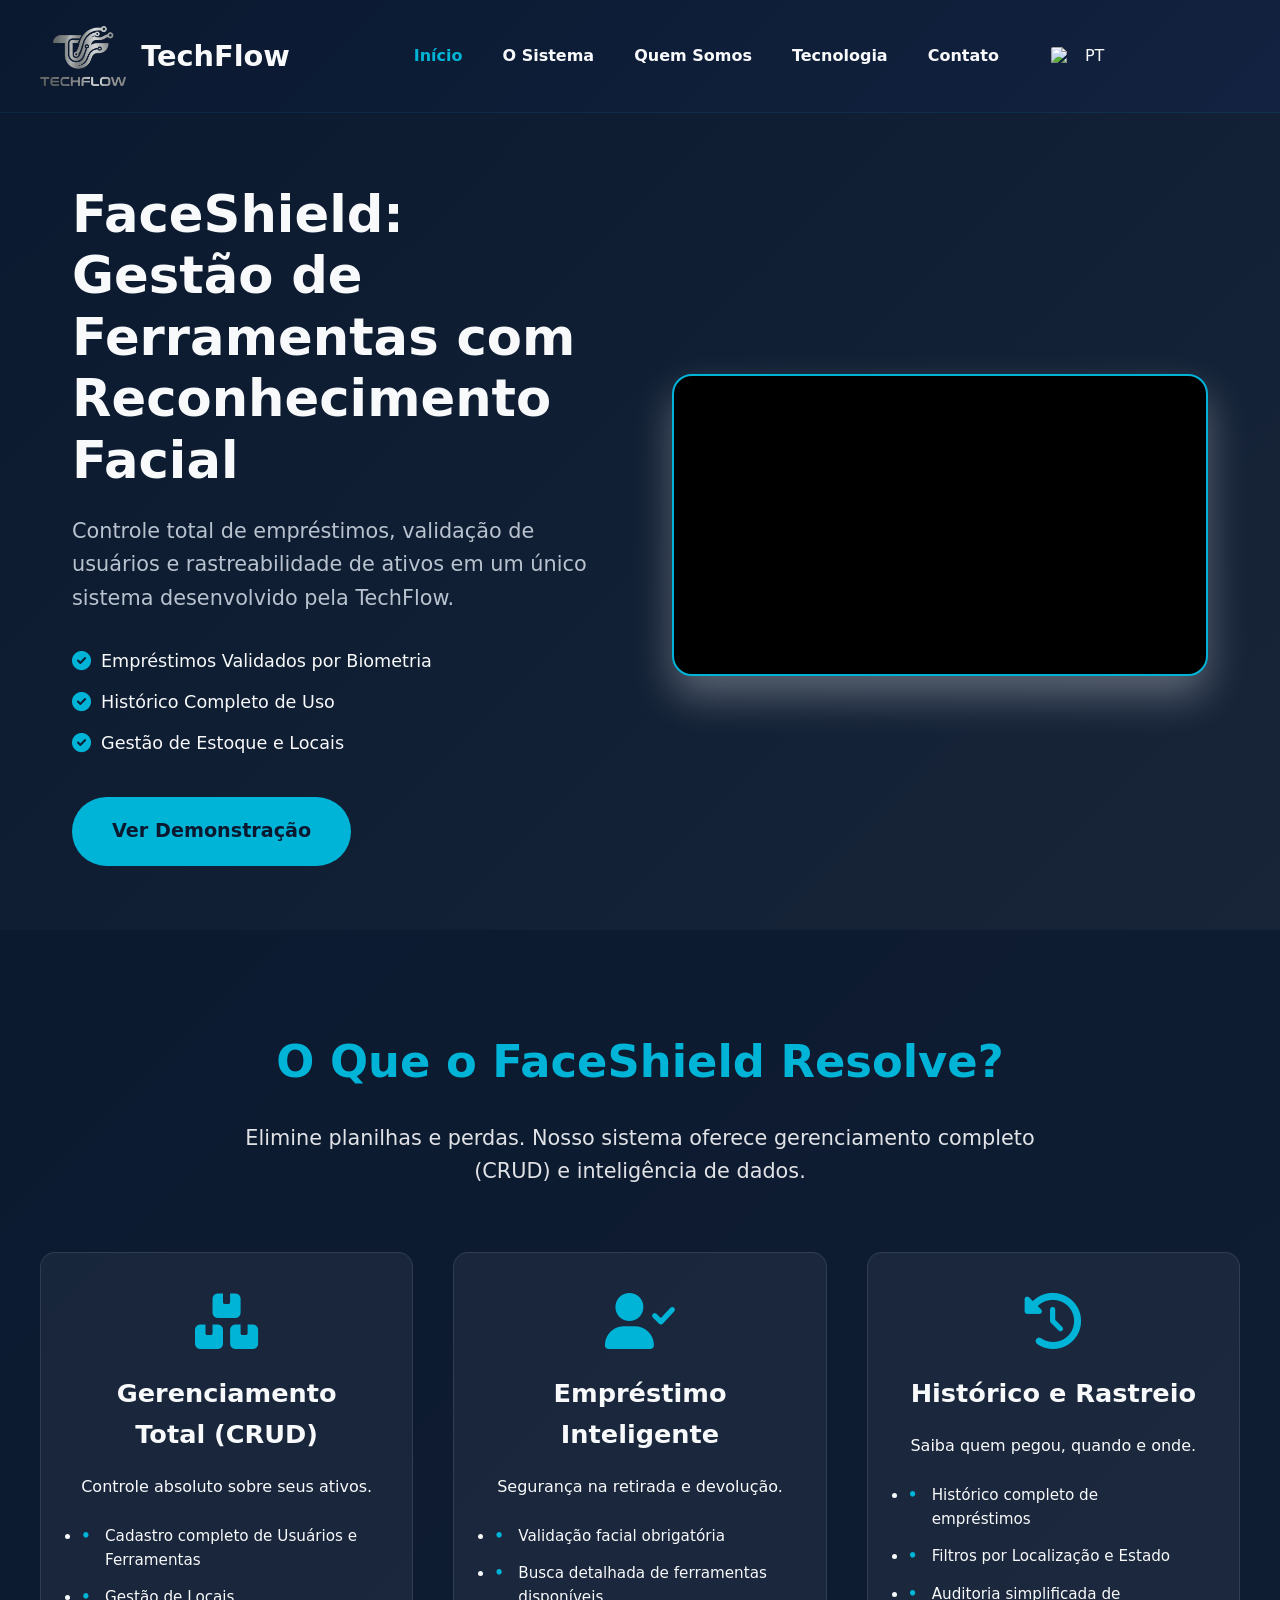
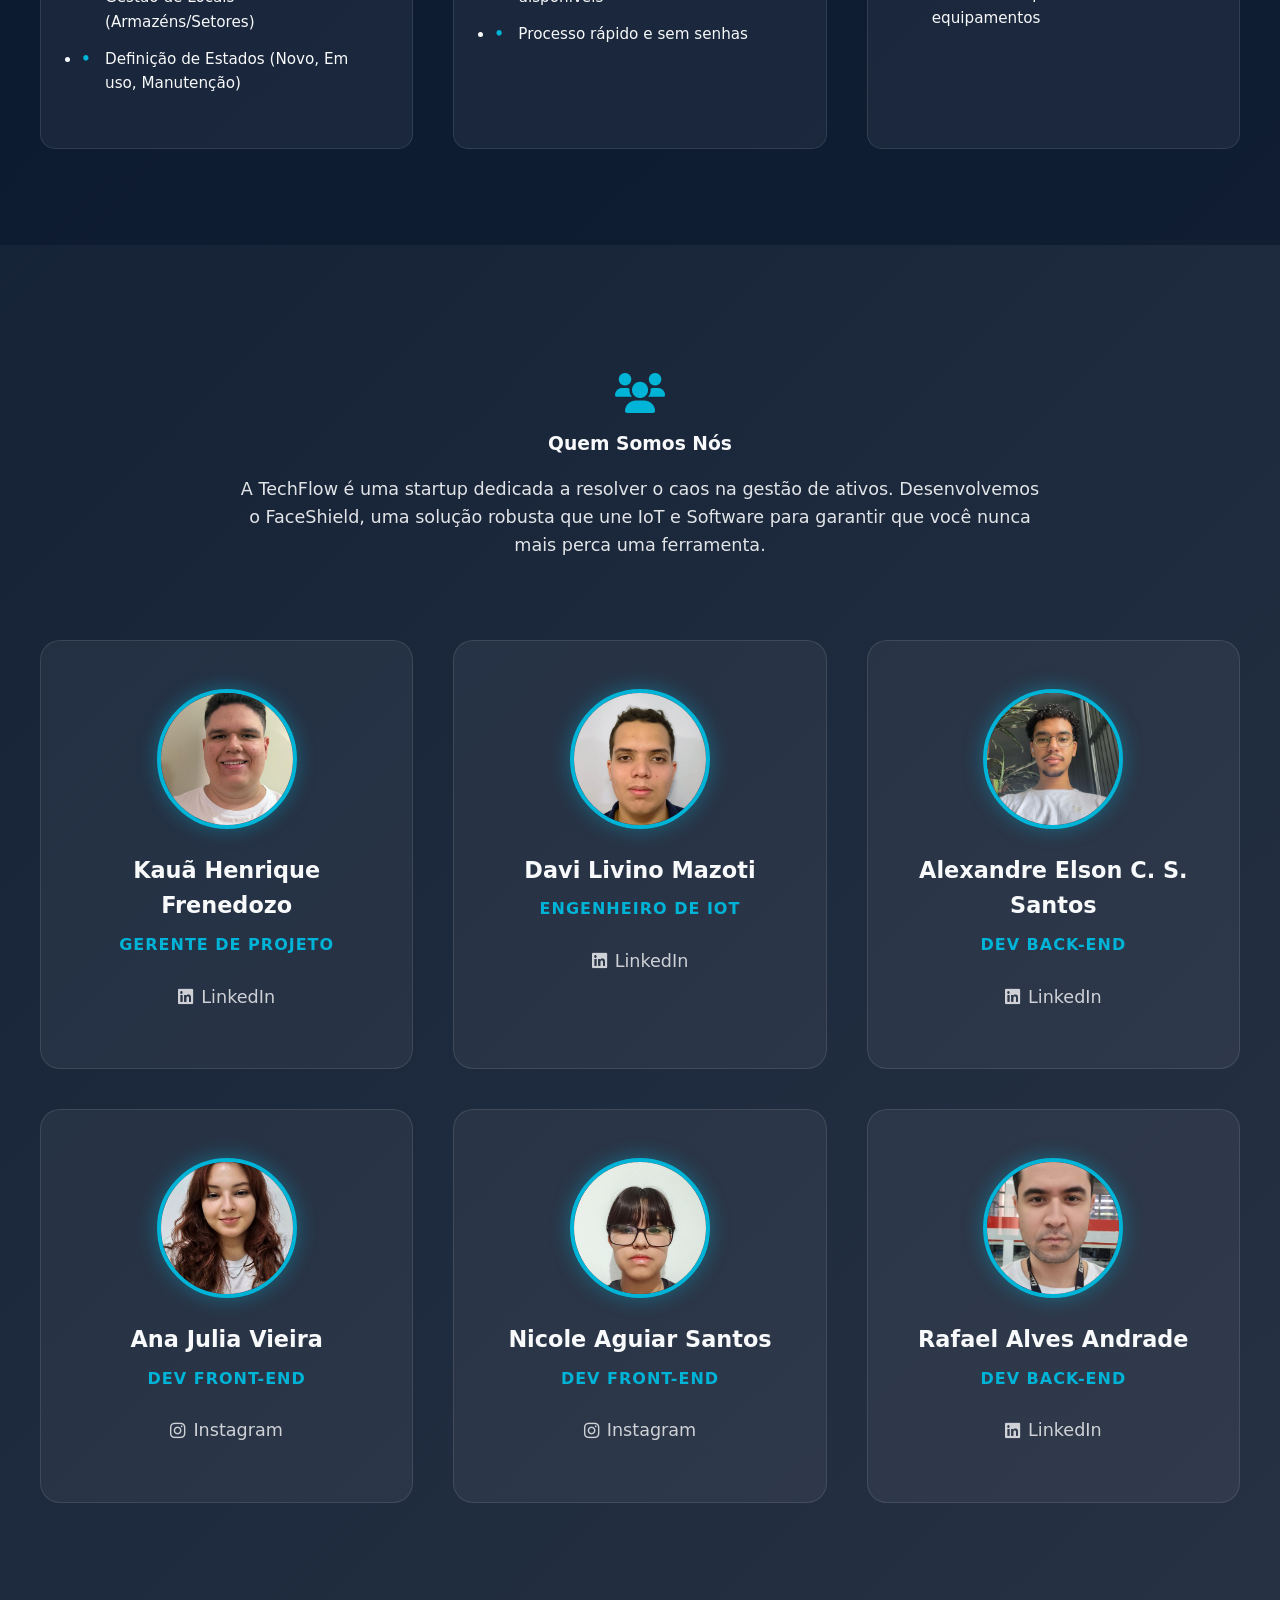
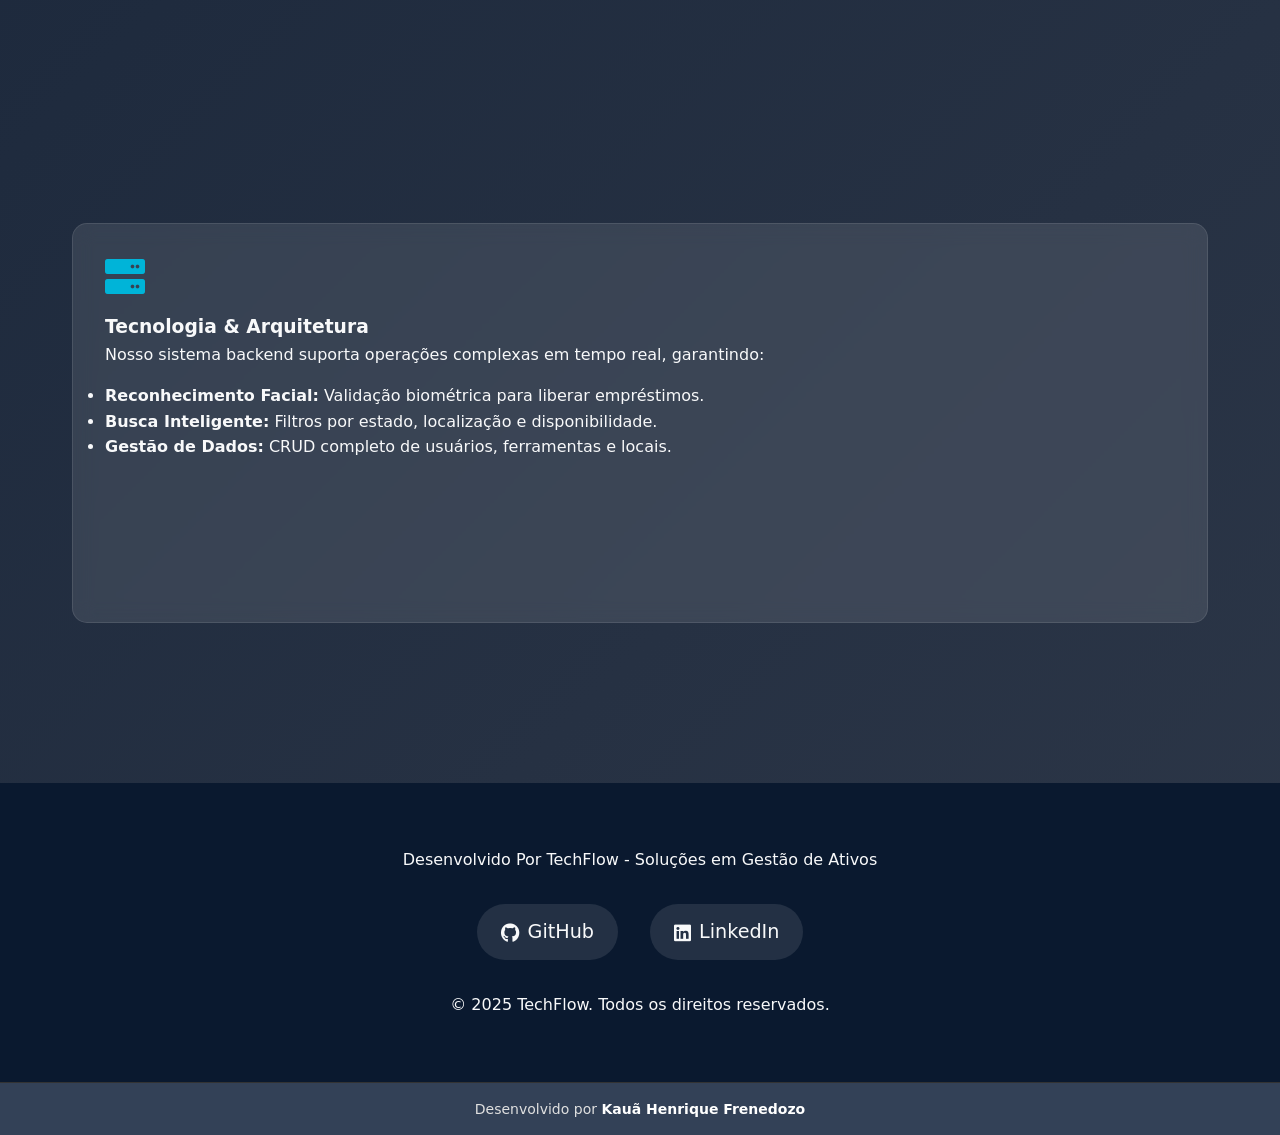
==== commit 09ae36b0: "UpdtCharacter" ====
--- a/index.html
+++ b/index.html
@@ -216,7 +216,7 @@
           <div class="team-card" data-aos="fade-up" data-aos-delay="100">
             <div class="img-wrapper">
               <img
-                src="https://ui-avatars.com/api/?name=Kaua+Frenedozo&background=00B4D8&color=fff&size=128"
+                src="./Assets//kaua.jpeg"
                 alt="Gerente"
                 class="team-img"
               />
@@ -243,6 +243,24 @@
               >Engenheiro de IoT</span
             >
             <a href="#" target="_blank" class="team-social">
+              <i class="fab fa-linkedin"></i> LinkedIn
+            </a>
+          </div>
+                    <div class="team-card" data-aos="fade-up" data-aos-delay="350">
+            <div class="img-wrapper">
+              <img
+                src="./Assets/FotoXandaro.png"
+                alt="Alexandre"
+                class="team-img"
+              />
+            </div>
+            <h4>Alexandre Elson C. S. Santos</h4>
+            <span class="role" data-translate="role.back">Dev Back-end</span>
+            <a
+              href="https://www.linkedin.com/in/alexandre-santana-santos/"
+              target="_blank"
+              class="team-social"
+            >
               <i class="fab fa-linkedin"></i> LinkedIn
             </a>
           </div>
@@ -257,8 +275,8 @@
             </div>
             <h4>Ana Julia Vieira</h4>
             <span class="role" data-translate="role.front">Dev Front-end</span>
-            <a href="#" target="_blank" class="team-social">
-              <i class="fab fa-linkedin"></i> LinkedIn
+            <a href="https://www.instagram.com/vieiranaju00?igsh=eXd4ZGt6MDF0bnN5" target="_blank" class="team-social">
+              <i class="fab fa-instagram"></i> Instagram
             </a>
           </div>
 
@@ -268,8 +286,8 @@
             </div>
             <h4>Nicole Aguiar Santos</h4>
             <span class="role" data-translate="role.front">Dev Front-end</span>
-            <a href="#" target="_blank" class="team-social">
-              <i class="fab fa-linkedin"></i> LinkedIn
+            <a href="https://www.instagram.com/nick.s.a.2?utm_source=qr&igsh=MTFrNmQ1cHo2NGkx" target="_blank" class="team-social">
+              <i class="fab fa-instagram"></i> Instagram
             </a>
           </div>
 
@@ -281,25 +299,6 @@
             <span class="role" data-translate="role.back">Dev Back-end</span>
             <a
               href="https://br.linkedin.com/in/rafael-alves-andrade-b9a989150"
-              target="_blank"
-              class="team-social"
-            >
-              <i class="fab fa-linkedin"></i> LinkedIn
-            </a>
-          </div>
-
-          <div class="team-card" data-aos="fade-up" data-aos-delay="350">
-            <div class="img-wrapper">
-              <img
-                src="./Assets/FotoXandaro.png"
-                alt="Alexandre"
-                class="team-img"
-              />
-            </div>
-            <h4>Alexandre Elson C. S. Santos</h4>
-            <span class="role" data-translate="role.back">Dev Back-end</span>
-            <a
-              href="https://www.linkedin.com/in/alexandre-santana-santos/"
               target="_blank"
               class="team-social"
             >
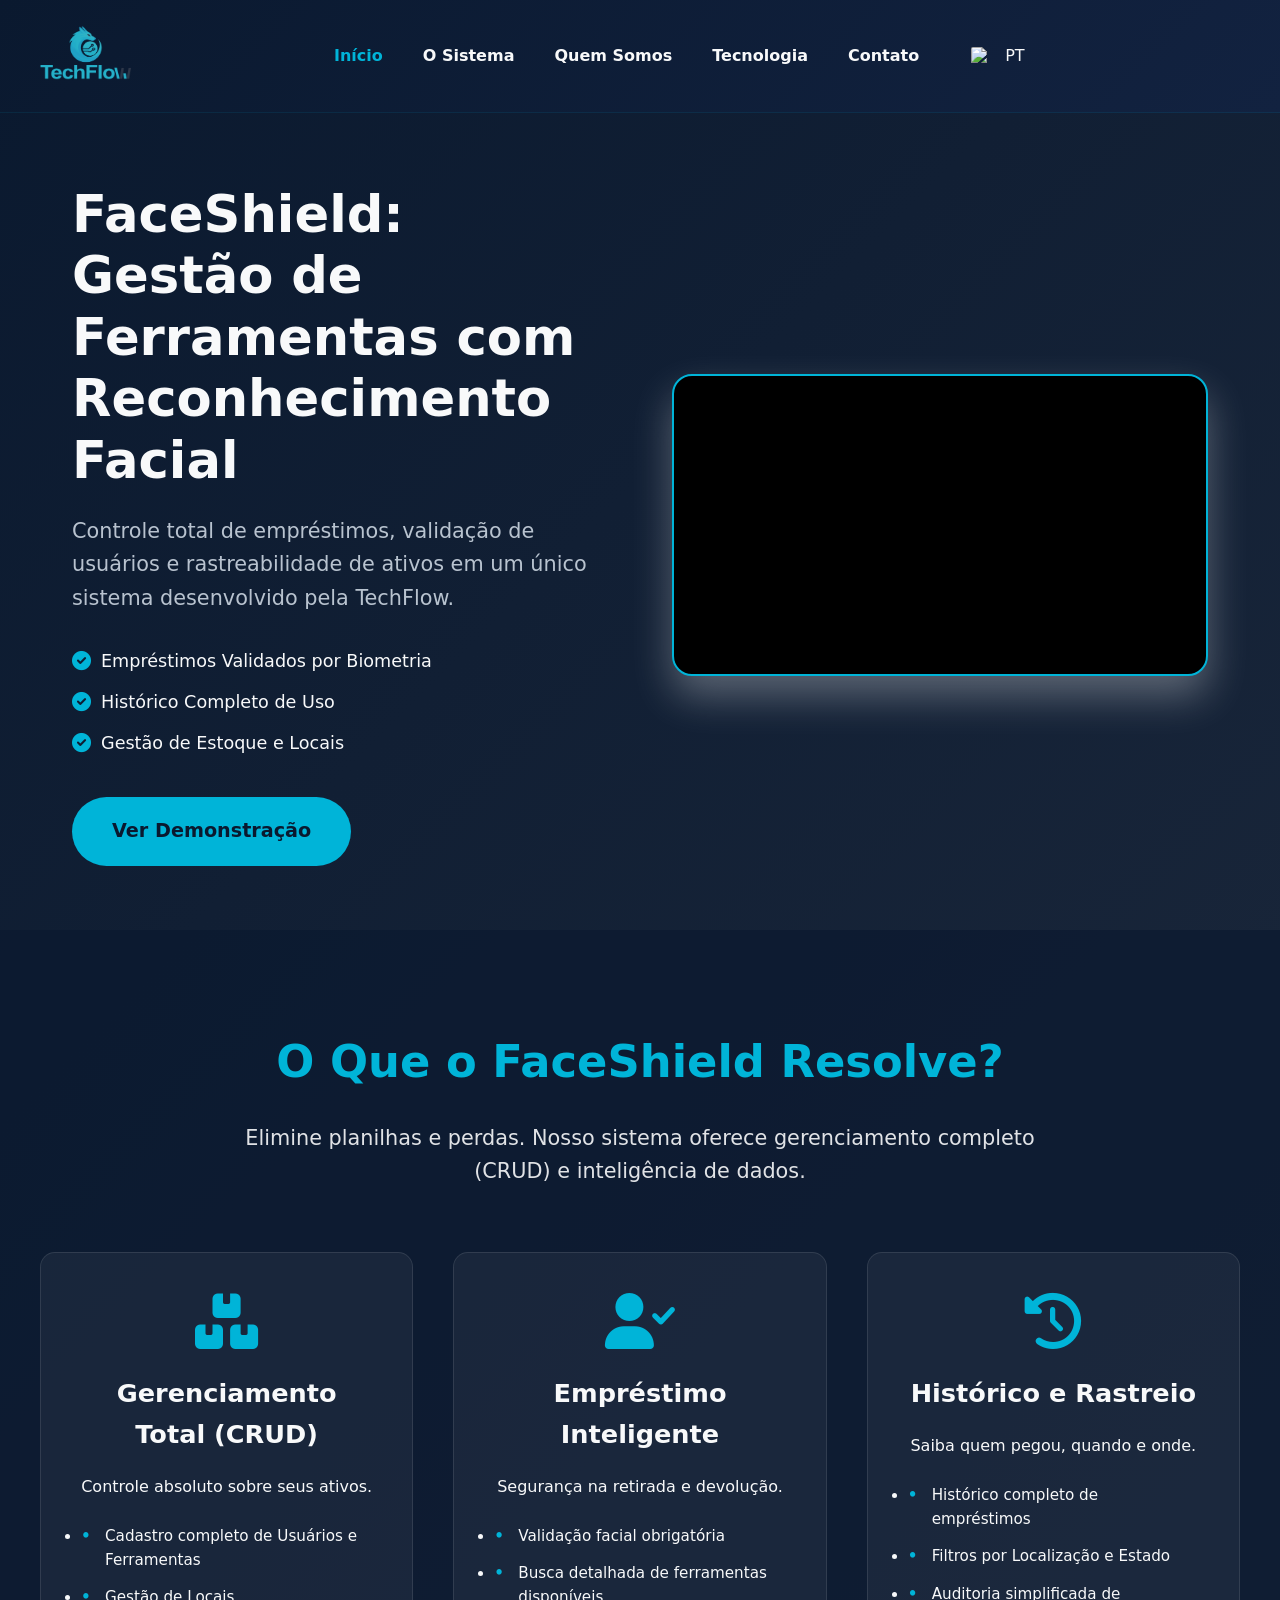
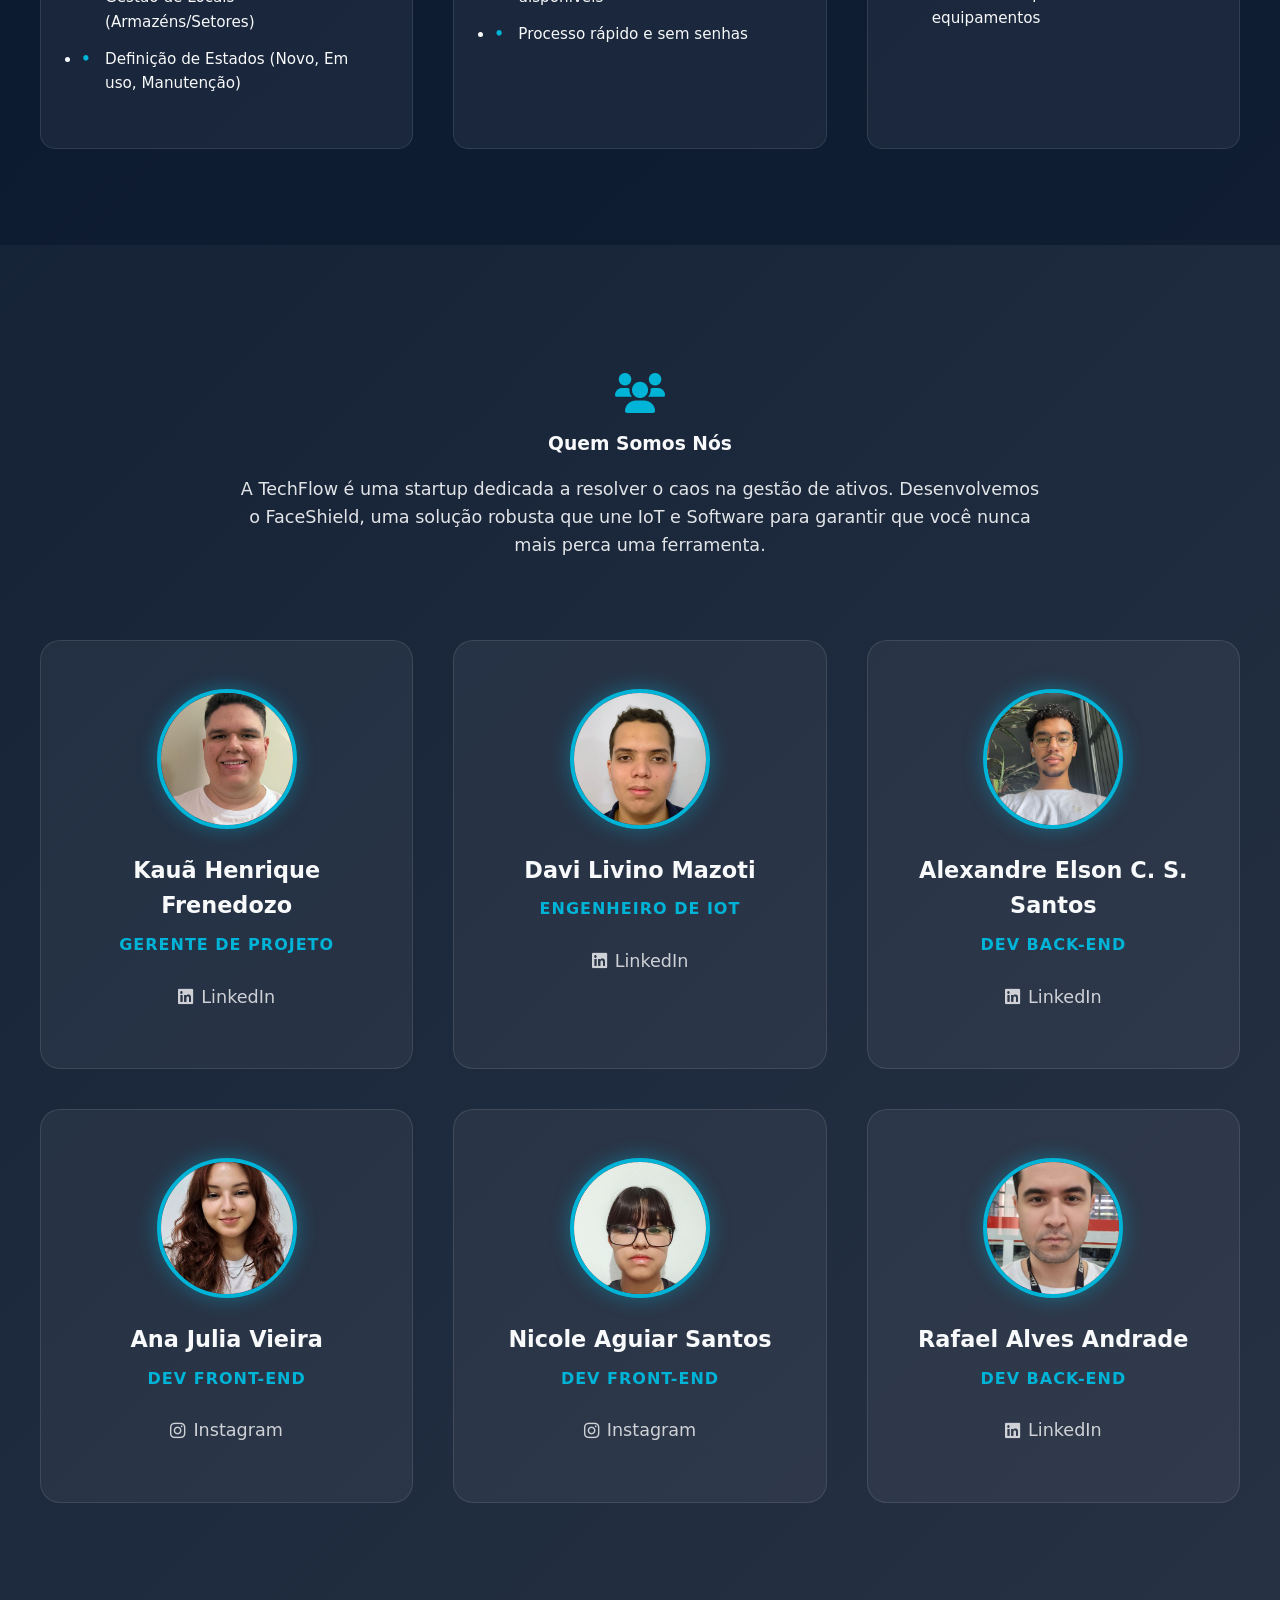
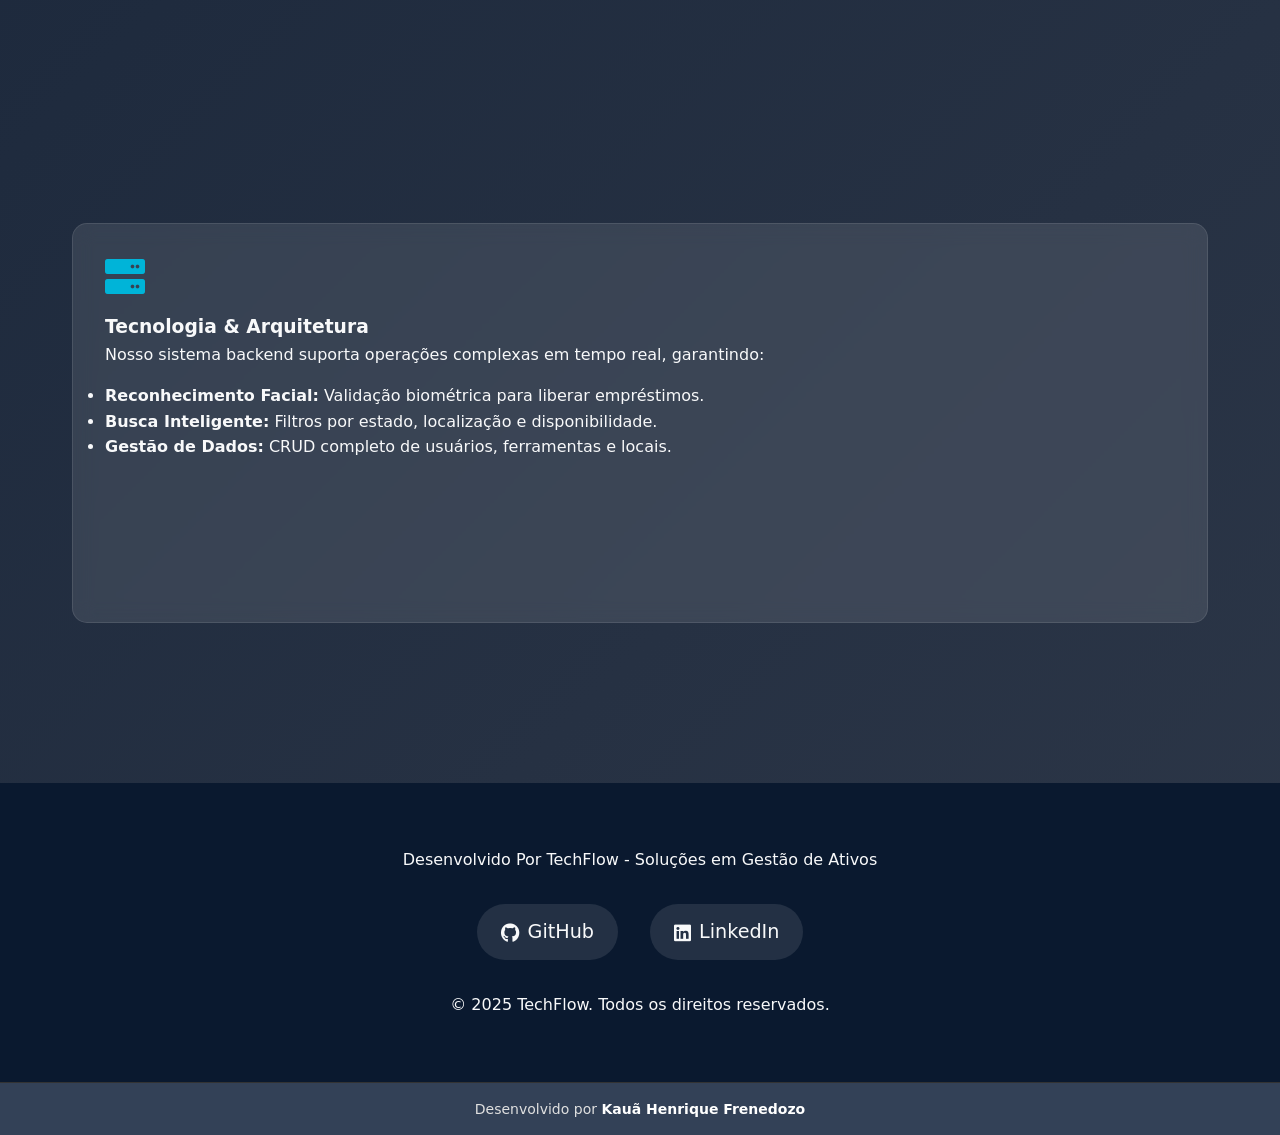
==== commit 64b9d4fb: "FixLogo" ====
--- a/index.html
+++ b/index.html
@@ -18,11 +18,10 @@
       <nav class="nav-container">
         <a href="#" class="logo">
           <img
-            src="./Assets/TechFlow-Logo.png"
+            src="./Assets/TechFlow.png"
             class="logo-img"
             alt="Logo TechFlow"
           />
-          <span>TechFlow</span>
         </a>
 
         <button class="mobile-menu" aria-label="Menu">
@@ -242,7 +241,7 @@
             <span class="role" data-translate="role.iot"
               >Engenheiro de IoT</span
             >
-            <a href="#" target="_blank" class="team-social">
+            <a href="https://www.linkedin.com/in/davi-mazoti-bb28ab323/" target="_blank" class="team-social">
               <i class="fab fa-linkedin"></i> LinkedIn
             </a>
           </div>
--- a/Style/Styles.css
+++ b/Style/Styles.css
@@ -507,7 +507,7 @@
   }
 
   .logo-img {
-    height: 50px;
+    height: 60px;
   }
 
   .team-grid {
